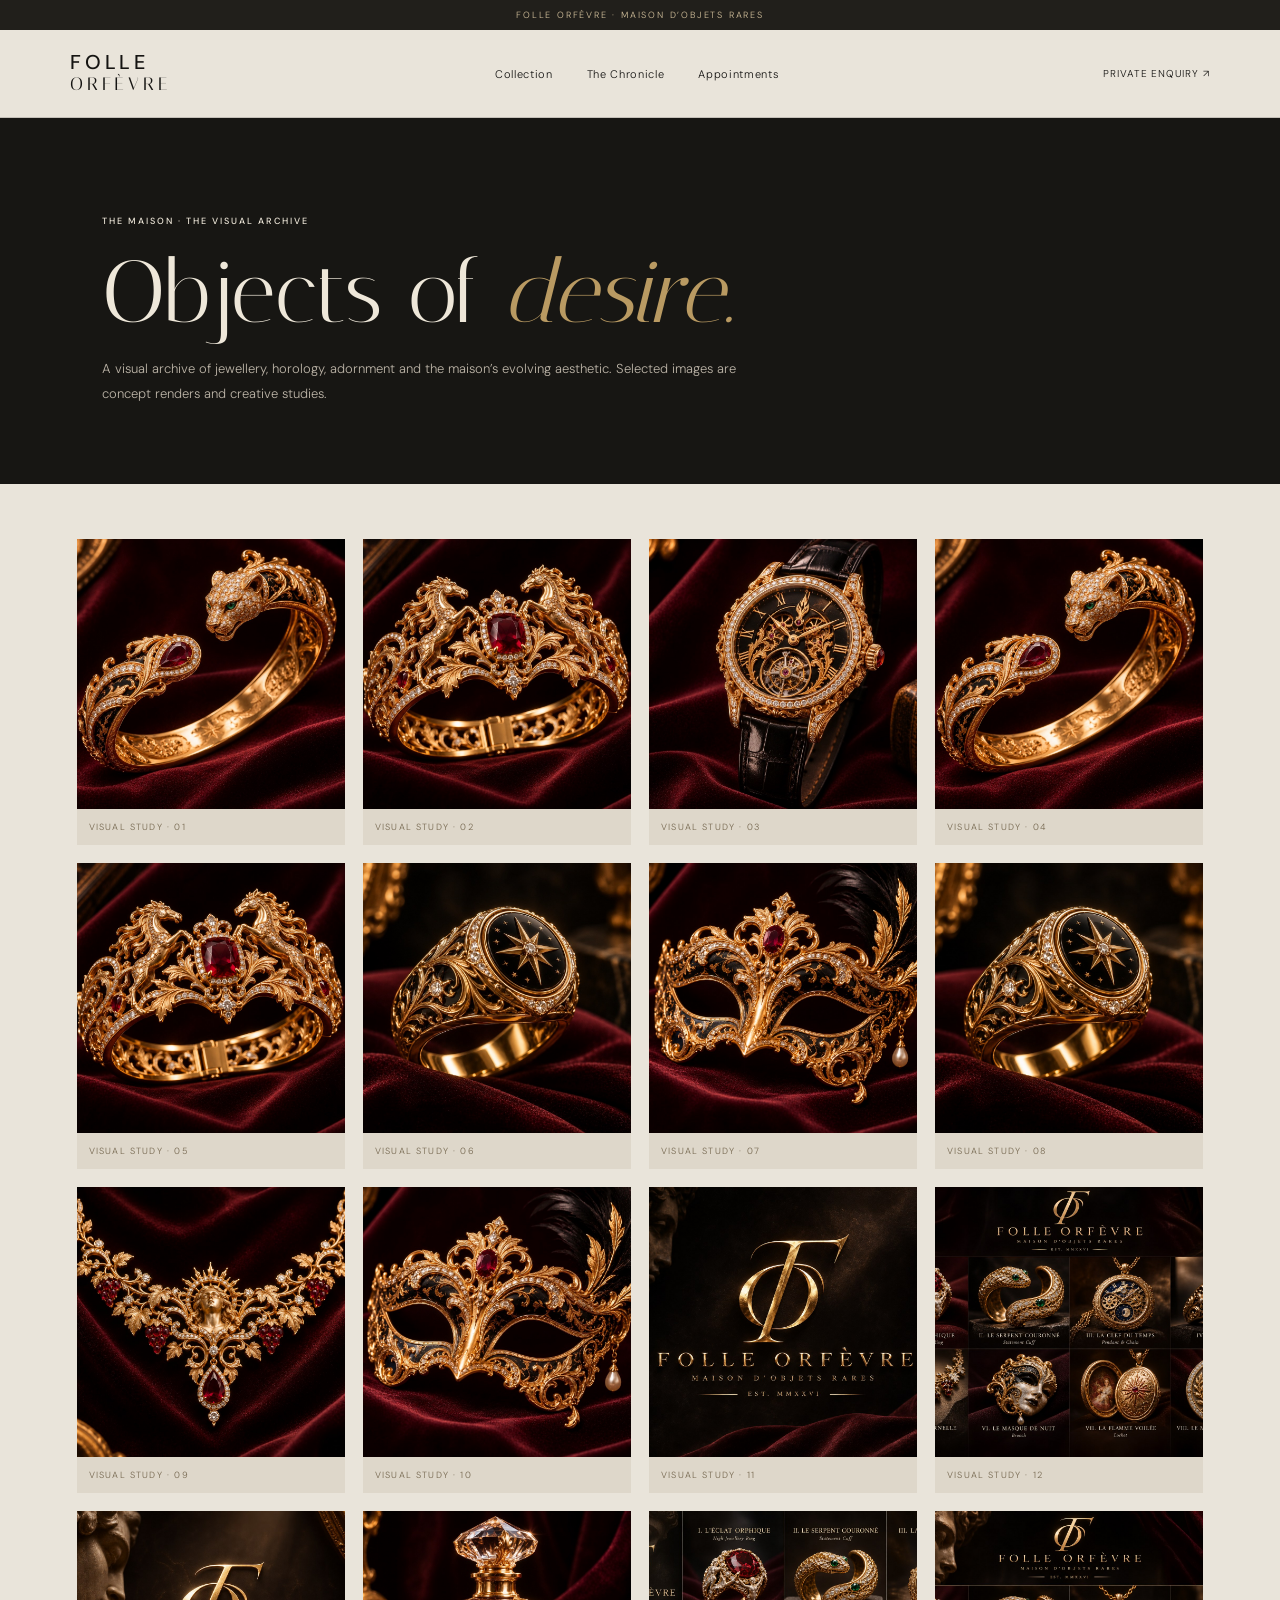
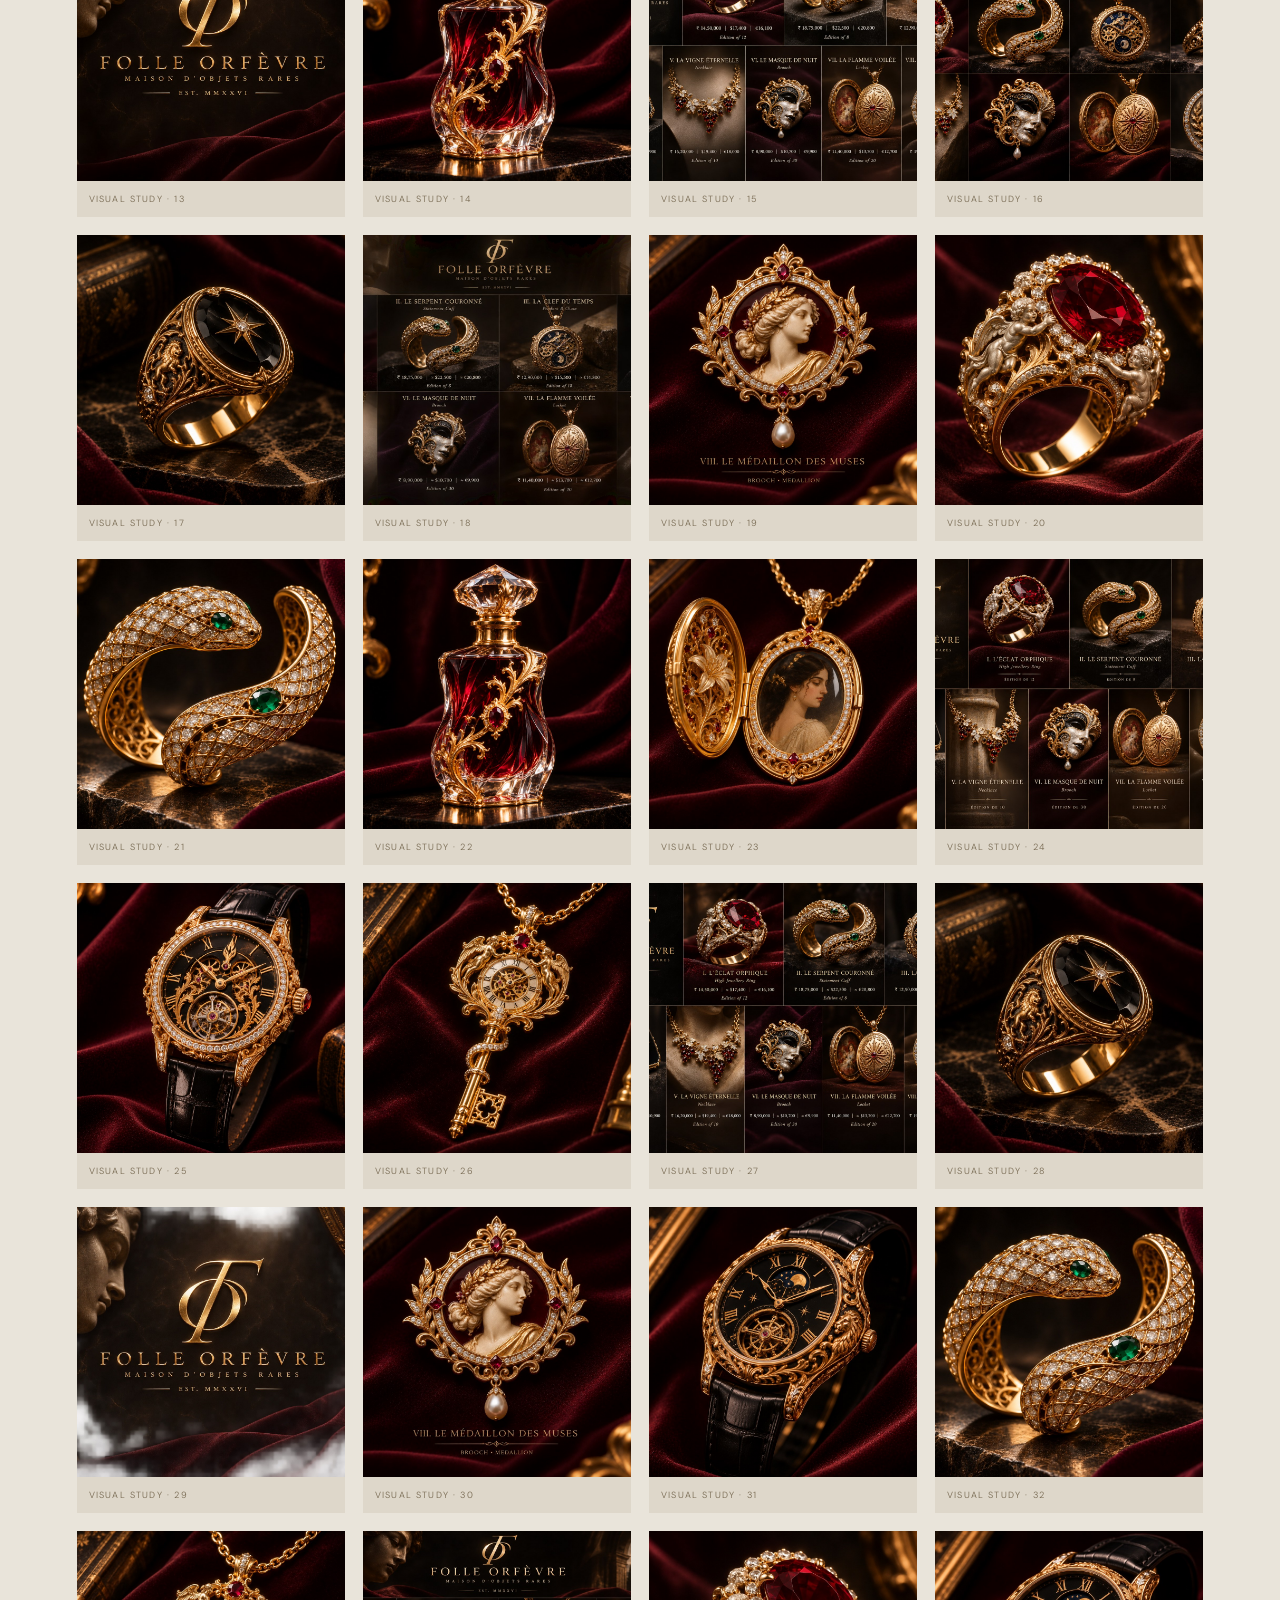
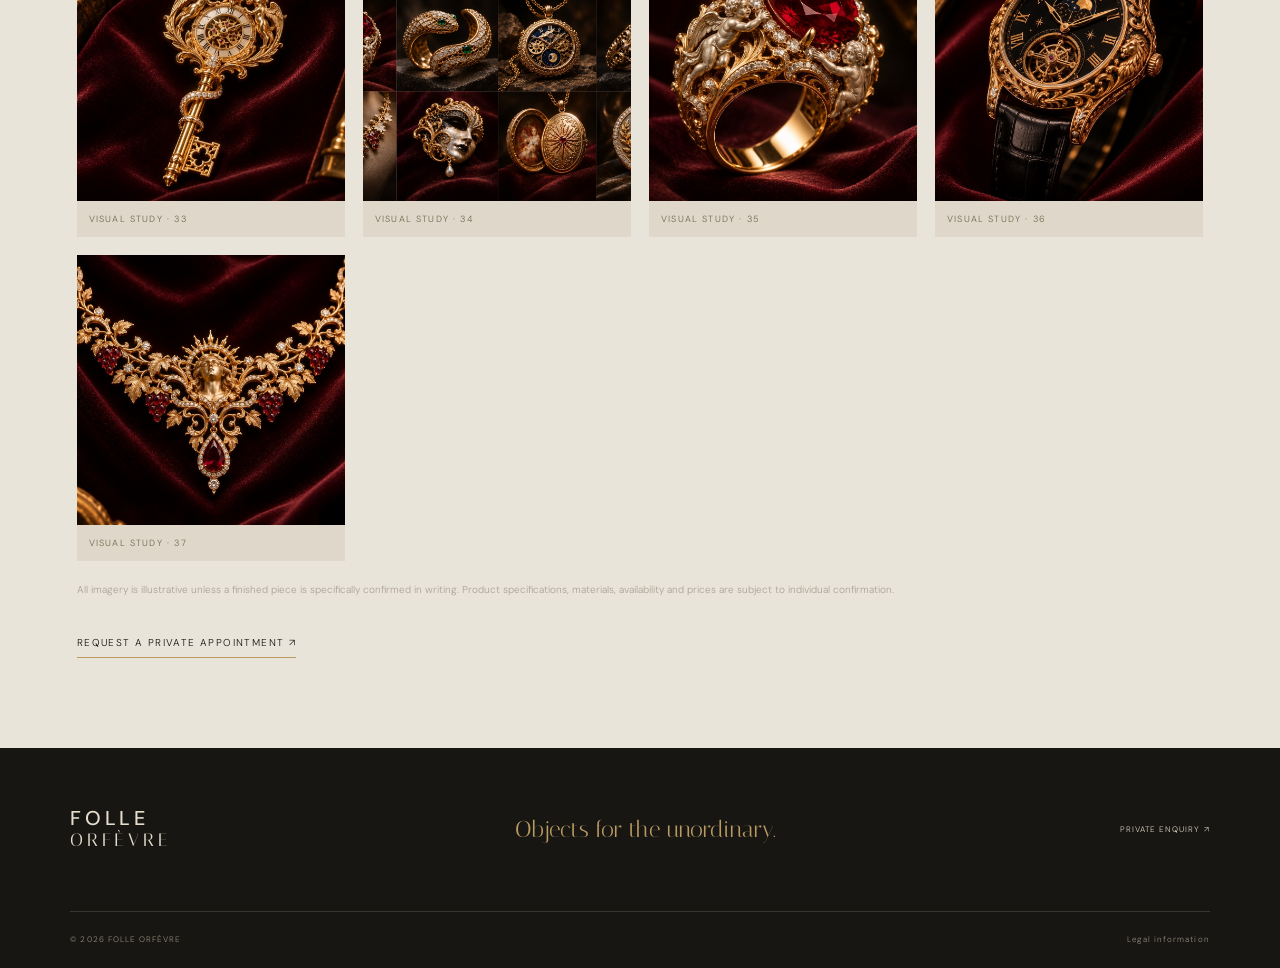
==== atelier.html @ b5e4487c "Add files via upload" ====
<!doctype html><html lang="en"><head><meta charset="utf-8"><meta name="viewport" content="width=device-width, initial-scale=1"><meta name="robots" content="noindex,nofollow"><title>The Cabinet — Folle Orfèvre</title><link rel="stylesheet" href="/styles.css"><link rel="icon" href="/assets/mark.svg"></head><body><div class="announcement">FOLLE ORFÈVRE · MAISON D’OBJETS RARES</div><header class="site-header"><a class="wordmark" href="/"><span>FOLLE</span><i>ORFÈVRE</i></a><button class="menu-toggle" aria-label="Open menu">☰</button><nav class="nav"><a href="/#collection">Collection</a><a href="/chronicle.html">The Chronicle</a><a href="/booking.html">Appointments</a></nav><a class="header-link" href="/enquire.html">Private enquiry ↗</a></header><section class="service-hero"><p class="eyebrow">THE MAISON · THE VISUAL ARCHIVE</p><h1>Objects of <em>desire.</em></h1><p>A visual archive of jewellery, horology, adornment and the maison’s evolving aesthetic. Selected images are concept renders and creative studies.</p></section><main class="archive-wrap"><div class="archive-grid"><figure><img src="/assets/gallery/visual-01.jpg" alt="Visual archive image 1" loading="lazy"><figcaption>VISUAL STUDY · 01</figcaption></figure><figure><img src="/assets/gallery/visual-02.jpg" alt="Visual archive image 2" loading="lazy"><figcaption>VISUAL STUDY · 02</figcaption></figure><figure><img src="/assets/gallery/visual-03.jpg" alt="Visual archive image 3" loading="lazy"><figcaption>VISUAL STUDY · 03</figcaption></figure><figure><img src="/assets/gallery/visual-04.jpg" alt="Visual archive image 4" loading="lazy"><figcaption>VISUAL STUDY · 04</figcaption></figure><figure><img src="/assets/gallery/visual-05.jpg" alt="Visual archive image 5" loading="lazy"><figcaption>VISUAL STUDY · 05</figcaption></figure><figure><img src="/assets/gallery/visual-06.jpg" alt="Visual archive image 6" loading="lazy"><figcaption>VISUAL STUDY · 06</figcaption></figure><figure><img src="/assets/gallery/visual-07.jpg" alt="Visual archive image 7" loading="lazy"><figcaption>VISUAL STUDY · 07</figcaption></figure><figure><img src="/assets/gallery/visual-08.jpg" alt="Visual archive image 8" loading="lazy"><figcaption>VISUAL STUDY · 08</figcaption></figure><figure><img src="/assets/gallery/visual-09.jpg" alt="Visual archive image 9" loading="lazy"><figcaption>VISUAL STUDY · 09</figcaption></figure><figure><img src="/assets/gallery/visual-10.jpg" alt="Visual archive image 10" loading="lazy"><figcaption>VISUAL STUDY · 10</figcaption></figure><figure><img src="/assets/gallery/visual-11.jpg" alt="Visual archive image 11" loading="lazy"><figcaption>VISUAL STUDY · 11</figcaption></figure><figure><img src="/assets/gallery/visual-12.jpg" alt="Visual archive image 12" loading="lazy"><figcaption>VISUAL STUDY · 12</figcaption></figure><figure><img src="/assets/gallery/visual-13.jpg" alt="Visual archive image 13" loading="lazy"><figcaption>VISUAL STUDY · 13</figcaption></figure><figure><img src="/assets/gallery/visual-14.jpg" alt="Visual archive image 14" loading="lazy"><figcaption>VISUAL STUDY · 14</figcaption></figure><figure><img src="/assets/gallery/visual-15.jpg" alt="Visual archive image 15" loading="lazy"><figcaption>VISUAL STUDY · 15</figcaption></figure><figure><img src="/assets/gallery/visual-16.jpg" alt="Visual archive image 16" loading="lazy"><figcaption>VISUAL STUDY · 16</figcaption></figure><figure><img src="/assets/gallery/visual-17.jpg" alt="Visual archive image 17" loading="lazy"><figcaption>VISUAL STUDY · 17</figcaption></figure><figure><img src="/assets/gallery/visual-18.jpg" alt="Visual archive image 18" loading="lazy"><figcaption>VISUAL STUDY · 18</figcaption></figure><figure><img src="/assets/gallery/visual-19.jpg" alt="Visual archive image 19" loading="lazy"><figcaption>VISUAL STUDY · 19</figcaption></figure><figure><img src="/assets/gallery/visual-20.jpg" alt="Visual archive image 20" loading="lazy"><figcaption>VISUAL STUDY · 20</figcaption></figure><figure><img src="/assets/gallery/visual-21.jpg" alt="Visual archive image 21" loading="lazy"><figcaption>VISUAL STUDY · 21</figcaption></figure><figure><img src="/assets/gallery/visual-22.jpg" alt="Visual archive image 22" loading="lazy"><figcaption>VISUAL STUDY · 22</figcaption></figure><figure><img src="/assets/gallery/visual-23.jpg" alt="Visual archive image 23" loading="lazy"><figcaption>VISUAL STUDY · 23</figcaption></figure><figure><img src="/assets/gallery/visual-24.jpg" alt="Visual archive image 24" loading="lazy"><figcaption>VISUAL STUDY · 24</figcaption></figure><figure><img src="/assets/gallery/visual-25.jpg" alt="Visual archive image 25" loading="lazy"><figcaption>VISUAL STUDY · 25</figcaption></figure><figure><img src="/assets/gallery/visual-26.jpg" alt="Visual archive image 26" loading="lazy"><figcaption>VISUAL STUDY · 26</figcaption></figure><figure><img src="/assets/gallery/visual-27.jpg" alt="Visual archive image 27" loading="lazy"><figcaption>VISUAL STUDY · 27</figcaption></figure><figure><img src="/assets/gallery/visual-28.jpg" alt="Visual archive image 28" loading="lazy"><figcaption>VISUAL STUDY · 28</figcaption></figure><figure><img src="/assets/gallery/visual-29.jpg" alt="Visual archive image 29" loading="lazy"><figcaption>VISUAL STUDY · 29</figcaption></figure><figure><img src="/assets/gallery/visual-30.jpg" alt="Visual archive image 30" loading="lazy"><figcaption>VISUAL STUDY · 30</figcaption></figure><figure><img src="/assets/gallery/visual-31.jpg" alt="Visual archive image 31" loading="lazy"><figcaption>VISUAL STUDY · 31</figcaption></figure><figure><img src="/assets/gallery/visual-32.jpg" alt="Visual archive image 32" loading="lazy"><figcaption>VISUAL STUDY · 32</figcaption></figure><figure><img src="/assets/gallery/visual-33.jpg" alt="Visual archive image 33" loading="lazy"><figcaption>VISUAL STUDY · 33</figcaption></figure><figure><img src="/assets/gallery/visual-34.jpg" alt="Visual archive image 34" loading="lazy"><figcaption>VISUAL STUDY · 34</figcaption></figure><figure><img src="/assets/gallery/visual-35.jpg" alt="Visual archive image 35" loading="lazy"><figcaption>VISUAL STUDY · 35</figcaption></figure><figure><img src="/assets/gallery/visual-36.jpg" alt="Visual archive image 36" loading="lazy"><figcaption>VISUAL STUDY · 36</figcaption></figure><figure><img src="/assets/gallery/visual-37.jpg" alt="Visual archive image 37" loading="lazy"><figcaption>VISUAL STUDY · 37</figcaption></figure></div><p class="concept-disclaimer">All imagery is illustrative unless a finished piece is specifically confirmed in writing. Product specifications, materials, availability and prices are subject to individual confirmation.</p><a class="cabinet-link" href="/booking.html">REQUEST A PRIVATE APPOINTMENT ↗</a></main><footer class="footer"><div class="footer-top"><a class="wordmark footer-wordmark" href="/"><span>FOLLE</span><i>ORFÈVRE</i></a><p>Objects for the unordinary.</p><a href="/enquire.html" class="back-top">PRIVATE ENQUIRY ↗</a></div><div class="footer-bottom"><span>© 2026 FOLLE ORFÈVRE</span><a href="/legal.html">Legal information</a></div></footer><script src="/site.js"></script></body></html>
---- styles.css ----
@import url('https://fonts.googleapis.com/css2?family=DM+Sans:wght@300;400;500;600&family=Italiana&display=swap');
:root{--ink:#151412;--paper:#e9e4da;--paper2:#ded7ca;--gold:#b99a62;--muted:#81796d;--line:rgba(30,27,23,.18);--serif:'Italiana',Georgia,serif;--sans:'DM Sans',Arial,sans-serif}*{box-sizing:border-box}html{scroll-behavior:smooth}body{margin:0;background:var(--paper);color:var(--ink);font-family:var(--sans);font-weight:300}a{color:inherit;text-decoration:none}.announcement{height:30px;display:flex;align-items:center;justify-content:center;background:#211f1b;color:#d7c49f;font-size:9px;letter-spacing:.2em}.site-header{height:88px;padding:0 5.5vw;display:flex;align-items:center;justify-content:space-between;border-bottom:1px solid var(--line);position:relative;z-index:10;background:var(--paper)}.wordmark{display:flex;flex-direction:column;font-size:20px;line-height:.86;letter-spacing:.18em;font-weight:500}.wordmark i{font-family:var(--serif);font-size:18px;font-style:normal;letter-spacing:.22em;margin-top:6px}.nav{display:flex;gap:34px;font-size:11px;letter-spacing:.06em}.nav a,.header-link{transition:opacity .2s}.nav a:hover,.header-link:hover{opacity:.55}.header-link{font-size:10px;letter-spacing:.09em;text-transform:uppercase}.header-link span{color:var(--gold);margin-left:8px}.menu-toggle{display:none;border:0;background:none;font-size:22px}.hero{min-height:690px;background:#171613;color:#eee7d9;position:relative;overflow:hidden;padding:100px 8vw 72px;display:grid;grid-template-columns:1fr 1fr;align-items:center}.hero-grain{position:absolute;inset:0;opacity:.1;background-image:url("data:image/svg+xml,%3Csvg viewBox='0 0 180 180' xmlns='http://www.w3.org/2000/svg'%3E%3Cfilter id='n'%3E%3CfeTurbulence type='fractalNoise' baseFrequency='.8' numOctaves='4' stitchTiles='stitch'/%3E%3C/filter%3E%3Crect width='100%25' height='100%25' filter='url(%23n)' opacity='.22'/%3E%3C/svg%3E")}.hero-copy{position:relative;z-index:2;padding-bottom:30px}.eyebrow,.section-kicker{font-size:9px;letter-spacing:.22em;font-weight:500}.hero .eyebrow{color:#c3a775}.hero h1{font-family:var(--serif);font-weight:400;font-size:clamp(58px,7vw,104px);line-height:.94;letter-spacing:-.035em;margin:28px 0}.hero h1 em,.manifesto h2 em,.section-heading h2 em,.interlude h2 em,.chronicle h2 em,.craft-band h2 em,.details h2 em,.story-hero h1 em,.legal-content h1 em{font-weight:400;color:var(--gold)}.hero-lede{font-size:14px;line-height:1.8;color:#bdb5a8;max-width:350px;margin-bottom:34px}.button{display:inline-flex;align-items:center;gap:34px;padding:15px 19px;font-size:10px;letter-spacing:.1em;text-transform:uppercase}.button-light{background:#d7c49f;color:#1c1a16}.button span{font-size:16px}.hero-art{height:470px;position:relative;display:flex;align-items:center;justify-content:center}.orbit{position:absolute;border:1px solid rgba(198,164,105,.35);border-radius:50%;transform:rotate(-27deg)}.orbit-one{width:370px;height:450px}.orbit-two{width:270px;height:390px;transform:rotate(42deg)}.orbit-three{width:440px;height:260px;transform:rotate(65deg)}.sculpture{width:170px;height:310px;border-radius:48% 52% 43% 57% / 28% 36% 64% 72%;background:linear-gradient(115deg,#5f4828,#d4b77b 27%,#8b6c3e 48%,#e1c78f 65%,#6c512d);transform:rotate(24deg);box-shadow:25px 30px 80px #000;position:relative;overflow:hidden}.sculpture:before{content:"";position:absolute;width:130px;height:340px;left:25px;top:-20px;border-left:1px solid #f5dca7;transform:rotate(28deg);opacity:.7}.sculpture-cut{position:absolute;width:100px;height:240px;left:34px;top:38px;border:1px solid rgba(40,30,18,.65);border-radius:50%;transform:rotate(-32deg)}.sculpture-core{position:absolute;width:70px;height:170px;left:48px;top:73px;border-radius:50%;background:linear-gradient(90deg,#49351e,#b6975e,#49351e);opacity:.65}.hero-caption{position:absolute;bottom:10px;left:5%;right:5%;display:flex;justify-content:space-between;color:#9e927d;font-size:8px;letter-spacing:.18em}.hero-bottom{position:absolute;bottom:25px;left:8vw;right:8vw;display:flex;justify-content:space-between;color:#857b6b;font-size:8px;letter-spacing:.17em}.section-wrap{padding:120px 10vw}.manifesto{display:grid;grid-template-columns:1fr 2.5fr;gap:40px}.section-kicker{color:#8d7854}.manifesto-main .eyebrow,.chronicle .eyebrow{color:#92794e}.manifesto h2,.section-heading h2,.interlude h2,.chronicle h2,.craft-band h2,.details h2{font-family:var(--serif);font-size:clamp(44px,5.2vw,74px);font-weight:400;line-height:1.04;letter-spacing:-.02em;margin:24px 0 45px}.manifesto-bottom{display:grid;grid-template-columns:1fr 1fr;gap:45px;max-width:760px;margin-left:auto}.manifesto-bottom p,.chronicle-copy p,.details-inner p{font-size:13px;line-height:1.9;color:#625c53}.collection{background:#ded8cd;padding-top:110px}.section-heading{display:flex;justify-content:space-between;align-items:end;margin-bottom:42px}.section-heading h2{margin-bottom:0}.section-heading>p{max-width:250px;font-size:12px;line-height:1.8;color:#70695f}.currency-note{font-size:8px;letter-spacing:.15em;color:#8a795d;border-top:1px solid var(--line);border-bottom:1px solid var(--line);padding:13px 0;margin-bottom:24px}.product-grid{display:grid;grid-template-columns:repeat(4,1fr);gap:34px 18px}.product-card{min-width:0}.product-art{height:280px;position:relative;overflow:hidden;background:#c8c0b2;display:flex;align-items:center;justify-content:center}.product-art:after{content:"";position:absolute;inset:0;background:radial-gradient(ellipse at 50% 45%,transparent 10%,rgba(31,27,21,.12) 100%)}.art-number{position:absolute;top:15px;left:16px;font-family:var(--serif);font-size:16px;color:#786b56}.art-label{position:absolute;bottom:14px;left:16px;font-size:8px;letter-spacing:.2em;color:#6d604c}.ring-shape{width:110px;height:110px;border:13px solid #a98a54;border-radius:50%;transform:rotate(-25deg);box-shadow:inset 3px 3px 7px #ead7a6,5px 12px 20px #766344;position:relative}.ring-shape:before{content:"";position:absolute;top:-26px;left:23px;width:38px;height:32px;border:2px solid #e0c48a;background:#8f7448;transform:rotate(20deg);box-shadow:0 4px 8px #79613c}.art-cuff .cuff-shape{width:165px;height:120px;border:17px solid #9e804e;border-radius:50%;transform:rotate(-30deg);border-left-color:transparent;box-shadow:5px 15px 20px #81745f}.pendant-shape{width:100px;height:100px;border:10px solid #a98a54;border-radius:44% 56% 60% 40%;transform:rotate(38deg);box-shadow:8px 12px 18px #81745f}.pendant-shape:before{content:"";position:absolute;width:2px;height:70px;background:#a98a54;left:38px;top:-76px;transform:rotate(-38deg)}.locket-shape{width:120px;height:145px;border:10px solid #9e804e;border-radius:50% 50% 45% 45%;transform:rotate(12deg);box-shadow:7px 12px 20px #81745f}.locket-shape:before{content:"";position:absolute;left:35px;top:42px;width:28px;height:40px;border:1px solid #e3c78e;border-radius:50%}.earring-one,.earring-two{width:54px;height:90px;border:8px solid #a98a54;border-radius:50%;transform:rotate(22deg);margin:0 10px;box-shadow:5px 8px 12px #81745f}.earring-two{transform:rotate(-22deg) translateY(20px)}.seal-shape{width:105px;height:125px;background:linear-gradient(130deg,#6b532e,#d0b276,#80623a);clip-path:polygon(50% 0,100% 20%,85% 80%,50% 100%,15% 80%,0 20%);filter:drop-shadow(8px 12px 9px #766344)}.seal-shape:after{content:""}.medallion-shape{width:150px;height:150px;border-radius:50%;border:12px double #a18350;background:radial-gradient(circle,#d2b477 0 22%,#92713f 23% 28%,#c4a36b 29% 50%,#80633a 51%);box-shadow:8px 12px 20px #766344}.form-shape{width:125px;height:160px;background:linear-gradient(120deg,#6f542f,#d2b779,#86673d);border-radius:58% 42% 38% 62% / 48% 35% 65% 52%;transform:rotate(35deg);box-shadow:12px 18px 22px #78694f}.form-shape:after{content:"";position:absolute;width:70px;height:120px;border:1px solid #4c3c24;border-radius:50%;left:28px;top:20px}.product-info{padding:15px 2px 0}.product-meta{display:flex;justify-content:space-between;color:#8b7b60;font-size:7px;letter-spacing:.14em}.product-info h3{font-family:var(--serif);font-size:23px;font-weight:400;margin:12px 0 7px}.product-info p{font-size:10px;line-height:1.7;color:#70695f;min-height:50px;margin:0 0 14px}.price{display:flex;justify-content:space-between;align-items:baseline;border-top:1px solid var(--line);padding-top:10px}.price strong{font-size:13px;font-weight:500}.price span{font-size:9px;color:#837968}.catalogue-disclaimer{font-size:9px;line-height:1.7;color:#776f64;margin-top:36px;max-width:800px}.interlude{background:#171613;color:#eee7d9;text-align:center;padding:110px 20px 120px}.interlude-mark{font-family:var(--serif);font-size:80px;color:#b99a62;line-height:1}.interlude .eyebrow{color:#b99a62;margin-top:10px}.interlude h2{margin:26px 0 30px}.text-link{display:inline-block;font-size:9px;letter-spacing:.15em;text-transform:uppercase;border-bottom:1px solid #b99a62;padding-bottom:9px}.text-link span{color:#b99a62;margin-left:10px}.chronicle-layout{display:grid;grid-template-columns:1.1fr 1fr;gap:12vw;margin-top:35px}.chronicle h2{font-size:clamp(42px,4.7vw,66px)}.chronicle-copy{padding-top:15px}.chronicle-copy p{margin:0 0 22px}.chronicle-copy .text-link{margin-top:12px}.craft-band{background:#c8bda9;padding:100px 10vw;position:relative;overflow:hidden}.craft-band:after{content:"◯";font-family:var(--serif);font-size:450px;position:absolute;right:4vw;top:-110px;color:rgba(100,78,45,.08)}.craft-band-inner{position:relative;z-index:1;max-width:520px}.craft-band h2{margin:22px 0}.craft-band-inner>p:last-child{font-size:12px;line-height:1.8;max-width:340px;color:#62594c}.details{display:grid;grid-template-columns:1fr 2fr;gap:40px}.details-inner{max-width:600px}.details h2{margin-top:20px}.details-inner p{max-width:430px}.status-line{display:inline-flex;align-items:center;gap:10px;font-size:8px;letter-spacing:.16em;color:#8a7858;margin-top:25px}.status-line i{width:6px;height:6px;background:#a88b58;border-radius:50%}.footer{background:#171613;color:#ddd4c4;padding:45px 5.5vw 24px}.footer-top{display:flex;align-items:center;justify-content:space-between;padding-bottom:45px;border-bottom:1px solid #39352e}.footer-wordmark{color:#e5dccd}.footer-top p{font-family:var(--serif);font-size:23px;color:#b99a62}.back-top,.footer-bottom{font-size:8px;letter-spacing:.13em}.footer-bottom{display:flex;justify-content:space-between;gap:20px;color:#948b7c;padding-top:22px}.footer-bottom div{display:flex;gap:22px}.footer-bottom a:hover{color:#d5bd91}.story-hero{background:#171613;color:#eee7d9;text-align:center;padding:130px 20px 120px}.story-hero .eyebrow{color:#b99a62}.story-hero h1,.legal-content h1{font-family:var(--serif);font-size:clamp(56px,8vw,100px);font-weight:400;line-height:.95;margin:28px 0}.story-hero p:last-child{font-size:13px;color:#bdb5a8}.story-content{max-width:680px;margin:0 auto;padding:90px 25px 120px}.story-content p,.legal-content p{font-family:var(--serif);font-size:20px;line-height:1.8;color:#514b42}.story-content .dropcap:first-letter{float:left;font-size:75px;line-height:.8;padding:10px 10px 0 0;color:#9d7f4d}.story-content h2,.legal-content h2{font-family:var(--serif);font-size:42px;font-weight:400;margin:65px 0 20px}.story-content blockquote{font-family:var(--serif);font-size:34px;line-height:1.2;color:#9a7c4d;border-left:1px solid #a98a54;padding:12px 0 12px 25px;margin:55px 0}.story-end{font-family:var(--sans)!important;font-size:10px!important;letter-spacing:.2em;text-align:center;margin-top:70px}.legal-content{max-width:760px;margin:0 auto;padding:90px 25px 120px}.legal-content h1{font-size:72px}.legal-content h2{font-size:34px}.legal-content p{font-family:var(--sans);font-size:13px;line-height:1.9}.legal-final{font-family:var(--serif)!important;font-size:24px!important;color:#8e7045!important;margin-top:45px}.story-page .site-header{background:var(--paper)}
@media(max-width:900px){.nav{gap:18px}.header-link{display:none}.product-grid{grid-template-columns:repeat(2,1fr)}.product-art{height:320px}.manifesto,.details{grid-template-columns:1fr;gap:25px}.manifesto-bottom{margin-left:0}.chronicle-layout{gap:45px}.hero{padding-left:6vw;padding-right:6vw}.hero-art{transform:scale(.85)}}
@media(max-width:620px){.announcement{font-size:7px;letter-spacing:.12em}.site-header{height:72px;padding:0 6vw}.wordmark{font-size:17px}.wordmark i{font-size:15px}.menu-toggle{display:block;color:var(--ink)}.nav{display:none;position:absolute;top:71px;left:0;right:0;background:var(--paper);padding:22px 7vw 28px;flex-direction:column;border-bottom:1px solid var(--line)}.nav.is-open{display:flex}.hero{display:flex;flex-direction:column;align-items:flex-start;min-height:0;padding:90px 7vw 80px}.hero h1{font-size:64px}.hero-art{width:100%;height:340px;transform:scale(.8);transform-origin:center;margin-top:20px}.hero-bottom{left:7vw;right:7vw;font-size:6px}.section-wrap{padding:78px 7vw}.manifesto-bottom{grid-template-columns:1fr;gap:8px}.manifesto h2,.section-heading h2,.interlude h2,.chronicle h2,.craft-band h2,.details h2{font-size:48px}.section-heading{display:block}.section-heading>p{margin-top:25px}.product-grid{grid-template-columns:1fr 1fr;gap:28px 12px}.product-art{height:210px}.product-info h3{font-size:19px}.product-info p{font-size:9px;min-height:70px}.product-meta{font-size:6px}.price{display:block}.price strong{display:block;margin-bottom:4px}.price span{font-size:8px}.art-number{font-size:13px}.interlude{padding:85px 20px}.chronicle-layout{grid-template-columns:1fr;gap:0}.craft-band{padding:80px 7vw}.craft-band:after{font-size:280px;right:-60px;top:0}.details{padding-top:80px;padding-bottom:90px}.footer{padding:35px 7vw 20px}.footer-top{align-items:flex-start;gap:20px;flex-wrap:wrap}.footer-top p{font-size:18px}.footer-bottom{flex-direction:column;line-height:1.8}.footer-bottom div{flex-wrap:wrap}.story-hero{padding:95px 20px}.story-hero h1{font-size:62px}.story-content{padding:65px 7vw 90px}.story-content p{font-size:18px}.story-content blockquote{font-size:28px}.legal-content{padding:65px 7vw 90px}.legal-content h1{font-size:60px}}

/* Limited-edition enquiry journey */
.product-enquire{display:flex;justify-content:space-between;align-items:center;margin-top:13px;padding:10px 0 2px;border-top:1px solid var(--line);font-size:8px;letter-spacing:.13em;text-transform:uppercase;color:#7e6847}.product-enquire span{font-size:13px;color:#a88b58}.button-dark{display:inline-flex;align-items:center;gap:25px;background:#171613;color:#eee7d9;padding:15px 20px;font-size:9px;letter-spacing:.14em;text-transform:uppercase;margin-top:14px}.enquiry-hero{background:#171613;color:#eee7d9;padding:110px 8vw 90px}.enquiry-hero .eyebrow{color:#b99a62}.enquiry-hero h1{font-family:var(--serif);font-weight:400;font-size:clamp(52px,7vw,90px);line-height:.98;margin:25px 0}.enquiry-hero h1 em{color:#c4a36b}.enquiry-hero p:last-child{max-width:570px;color:#c8c0b4;line-height:1.8;font-size:13px}.enquiry-wrap{max-width:980px;margin:0 auto;padding:75px 25px 110px;display:grid;grid-template-columns:.8fr 1.2fr;gap:70px}.enquiry-aside h2{font-family:var(--serif);font-size:42px;font-weight:400;line-height:1.08}.enquiry-aside p{font-size:12px;line-height:1.9;color:#756d62}.release-date{border-top:1px solid var(--line);border-bottom:1px solid var(--line);padding:18px 0;margin-top:28px}.release-date strong{display:block;font-family:var(--serif);font-size:22px;font-weight:400}.release-date span{font-size:8px;letter-spacing:.15em;color:#8a7858}.enquiry-form{display:grid;gap:17px}.form-field{display:grid;gap:7px}.form-field label,.consent-label{font-size:9px;letter-spacing:.12em;text-transform:uppercase;color:#6e665a}.form-field input,.form-field select,.form-field textarea{width:100%;border:1px solid #d8d0c3;background:#faf8f3;padding:14px 13px;font:13px var(--sans);color:var(--ink);border-radius:0}.form-field textarea{min-height:100px;resize:vertical}.form-field input:focus,.form-field select:focus,.form-field textarea:focus{outline:1px solid #9d7f4d;border-color:#9d7f4d}.consent-row{display:flex;align-items:flex-start;gap:10px;font-size:11px;line-height:1.6;color:#625b50}.consent-row input{margin-top:3px;accent-color:#8b7045}.form-note{font-size:10px;line-height:1.7;color:#82796c}.form-status{padding:14px;border:1px solid #c9b994;background:#f2ede2;font-size:12px;line-height:1.7;display:none}.form-status.is-visible{display:block}.honeypot{position:absolute;left:-10000px;width:1px;height:1px;overflow:hidden}.enquiry-submit{border:0;cursor:pointer}.enquiry-submit:disabled{opacity:.55;cursor:wait}.privacy-link{color:#8b7045;text-decoration:underline;text-underline-offset:3px}
@media(max-width:700px){.enquiry-wrap{grid-template-columns:1fr;gap:35px;padding:55px 7vw 80px}.enquiry-hero{padding:85px 7vw 70px}.enquiry-aside h2{font-size:38px}}

/* Folle Orfèvre photographic collection refresh */
.brand-mark{width:25px;height:25px;object-fit:contain;margin-right:4px;vertical-align:middle}.hero-brand-art{display:flex;align-items:center;justify-content:center;overflow:hidden;background:#171613;border:1px solid #b99a6240;min-height:340px}.hero-brand-art img{width:100%;height:100%;max-height:440px;object-fit:cover;opacity:.96}.product-grid-photo .product-photo{display:block;height:300px;overflow:hidden;background:#171613;border:1px solid #b99a6240}.product-grid-photo .product-photo img{display:block;width:100%;height:100%;object-fit:cover;transition:transform .7s cubic-bezier(.2,.7,.2,1);}.product-grid-photo .product-photo:hover img{transform:scale(1.045)}.product-grid-photo .product-info{padding:15px 2px 0}.product-grid-photo .product-info p{min-height:74px}.product-grid-photo .product-meta{gap:10px}.product-grid-photo .product-meta span:last-child{white-space:nowrap}.product-grid-photo .price{gap:8px}.product-grid-photo .price strong{font-size:15px}.product-grid-photo .price span{font-size:8px;text-align:right}.product-grid-photo .product-enquire{display:flex}@media(max-width:900px){.product-grid-photo .product-photo{height:260px}}@media(max-width:620px){.hero-brand-art{min-height:230px;width:100%}.hero-brand-art img{max-height:270px}.product-grid-photo .product-photo{height:190px}.product-grid-photo .product-info p{min-height:95px}.product-grid-photo .product-meta{font-size:6px;flex-wrap:wrap}.product-grid-photo .price strong{font-size:12px}}


/* Folle Orfèvre expanded editorial archive and private-client pages */
.visual-cabinet{background:#171613;color:#eee7d9;padding:88px 8vw}
.visual-cabinet-head{max-width:680px;margin-bottom:32px}
.visual-cabinet-head h2{font:400 clamp(38px,5vw,62px)/1.05 var(--serif);margin:10px 0 14px}
.visual-cabinet-head h2 em,.service-hero h1 em,.service-aside h2 em{color:var(--gold)}
.visual-cabinet-head>p:last-child{font-size:12px;color:#b7afa2;line-height:1.8}
.visual-cabinet-grid{display:grid;grid-template-columns:repeat(4,1fr);gap:12px}
.visual-cabinet-grid a{display:block;overflow:hidden;background:#28231d}
.visual-cabinet-grid img{display:block;width:100%;height:260px;object-fit:cover;transition:transform .6s}
.visual-cabinet-grid a:hover img{transform:scale(1.04)}
.cabinet-link{display:inline-block;margin-top:28px;border-bottom:1px solid var(--gold);padding-bottom:8px;font-size:10px;letter-spacing:.14em}
.concept-disclaimer{font-size:10px;color:#aaa092;line-height:1.7;margin-top:20px}
.service-hero{background:#171613;color:#eee7d9;padding:88px 8vw 64px}
.service-hero h1{font:400 clamp(48px,7vw,88px)/.98 var(--serif);margin:22px 0}
.service-hero p:not(.eyebrow){max-width:650px;color:#bdb5a8;font-size:13px;line-height:1.9}
.service-wrap{padding:70px 8vw 100px;display:grid;grid-template-columns:minmax(220px,.78fr) minmax(0,1.22fr);gap:7vw}
.service-aside h2{font:400 42px/1.1 var(--serif);margin:14px 0}
.service-aside p{font-size:12px;line-height:1.9;color:#6e665b}
.service-form{display:grid;grid-template-columns:1fr 1fr;gap:18px}
.service-form .wide{grid-column:1/-1}
.service-form label{display:block;font-size:10px;letter-spacing:.07em;margin-bottom:8px}
.service-form input:not([type=checkbox]),.service-form select,.service-form textarea{width:100%;border:1px solid #bdb5a8;background:transparent;padding:14px 12px;color:#171613;font:300 13px var(--sans);border-radius:0}
.service-form textarea{min-height:110px;resize:vertical}
.service-form button{border:0;background:#171613;color:#eee7d9;padding:17px 20px;text-align:left;font:400 10px var(--sans);letter-spacing:.12em;text-transform:uppercase;cursor:pointer}
.service-form .consent{display:flex;align-items:flex-start;gap:10px;font-size:10px;line-height:1.7}
.service-form .consent input{margin:2px 0 0}
.service-status,.service-note{font-size:10px;line-height:1.7;color:#766e62}
.payment-methods{display:grid;gap:12px}
.payment-card{border:1px solid rgba(30,27,23,.2);padding:20px;background:#e2dbcf}
.payment-card h3{font:400 23px var(--serif);margin:0 0 8px}
.payment-card .network{font-size:9px;letter-spacing:.14em;color:#8d7854}
.wallet-address{display:flex;align-items:center;gap:12px;flex-wrap:wrap;margin:12px 0}
.wallet-address code{font-size:11px;overflow-wrap:anywhere;flex:1;line-height:1.6}
.copy-wallet{background:#171613;color:#eee7d9;border:0;padding:10px 14px;cursor:pointer;font:10px var(--sans);letter-spacing:.08em}
.upload-box{border:1px dashed #9b907e;padding:18px}
.upload-box input{max-width:100%}
.upload-preview{max-width:100%;max-height:280px;display:none;margin-top:12px}
.archive-wrap{padding:55px 6vw 90px}
.archive-grid{display:grid;grid-template-columns:repeat(4,1fr);gap:18px}
.archive-grid figure{margin:0;background:#ded7ca}
.archive-grid img{width:100%;height:270px;object-fit:cover;display:block}
.archive-grid figcaption{padding:12px;font-size:9px;letter-spacing:.13em;color:#74664e}
@media(max-width:850px){.visual-cabinet-grid{grid-template-columns:repeat(2,1fr)}.visual-cabinet-grid img{height:220px}.archive-grid{grid-template-columns:repeat(2,1fr)}.archive-grid img{height:220px}.service-wrap{grid-template-columns:1fr;gap:28px}}
@media(max-width:560px){.service-form{grid-template-columns:1fr}.service-form .wide{grid-column:auto}.service-hero{padding:65px 7vw 48px}.service-wrap{padding:48px 7vw 70px}.visual-cabinet{padding:60px 7vw}.wallet-address code{font-size:10px}}
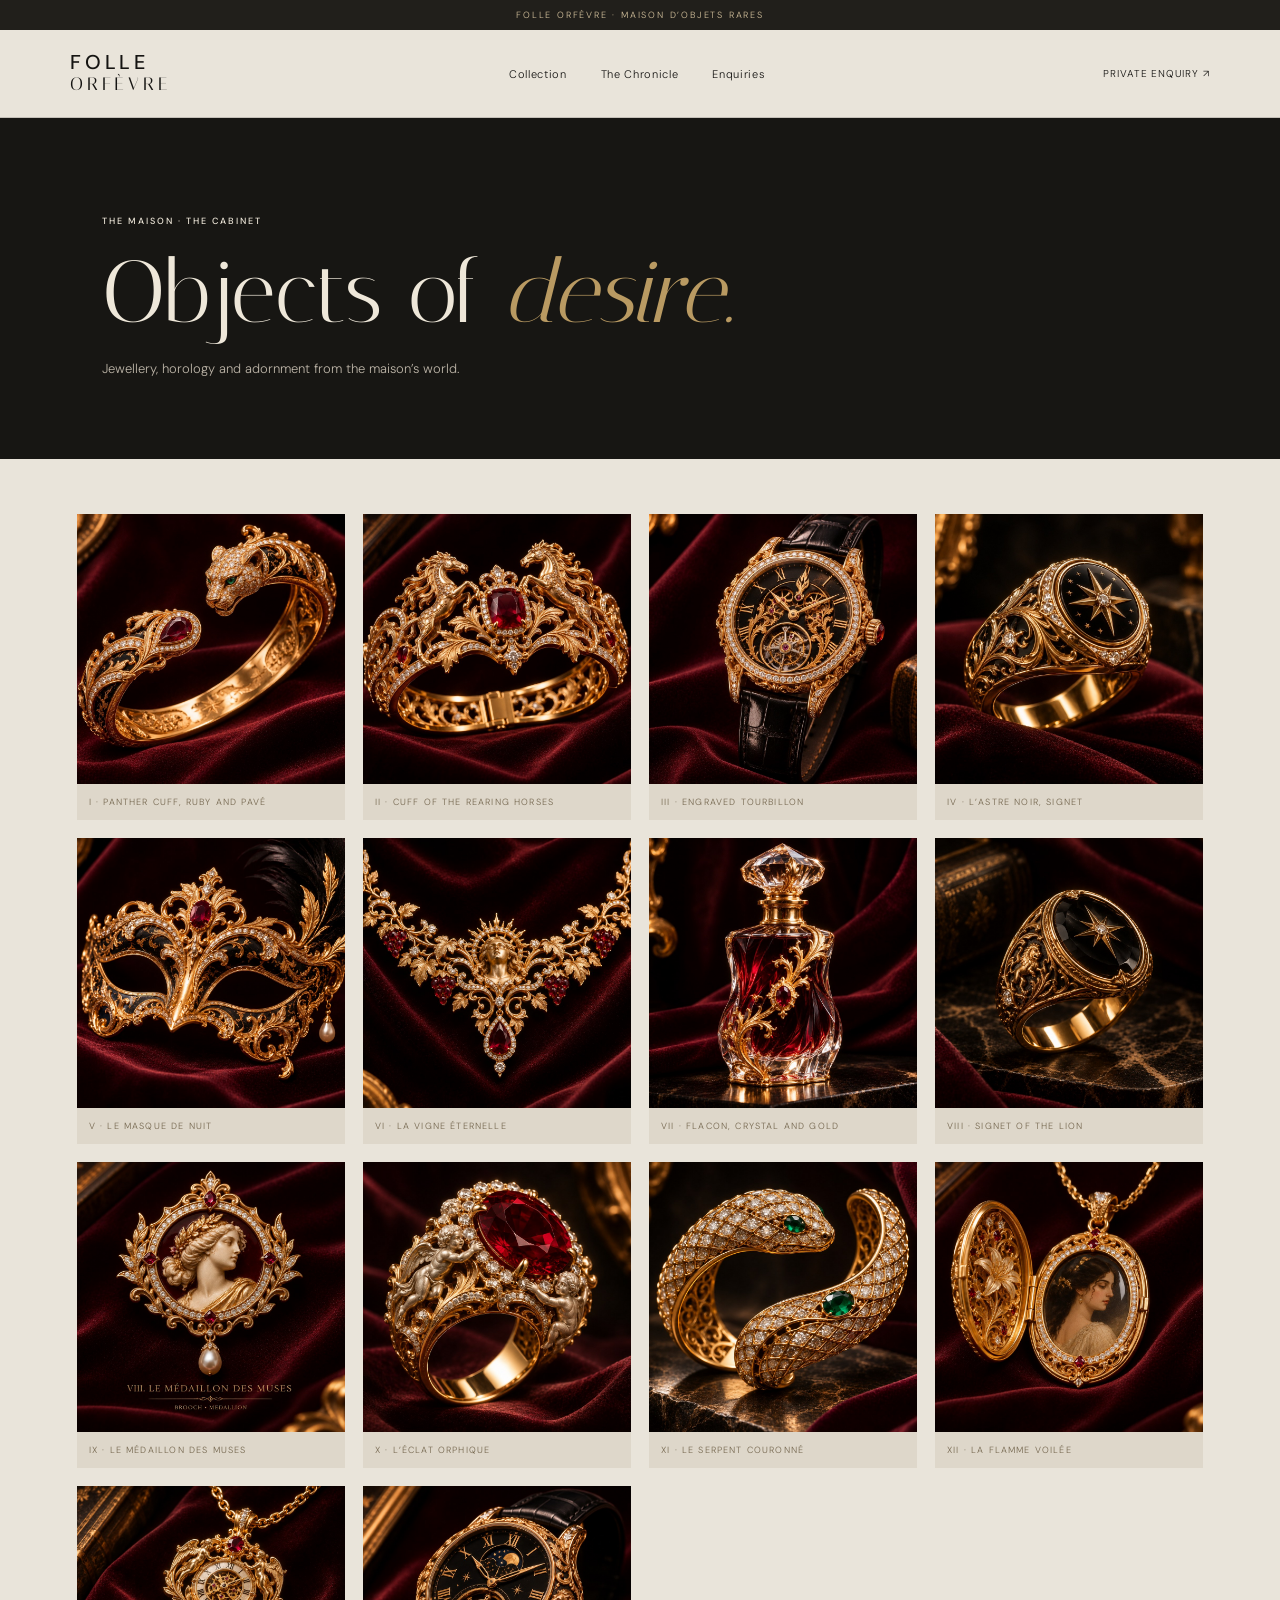
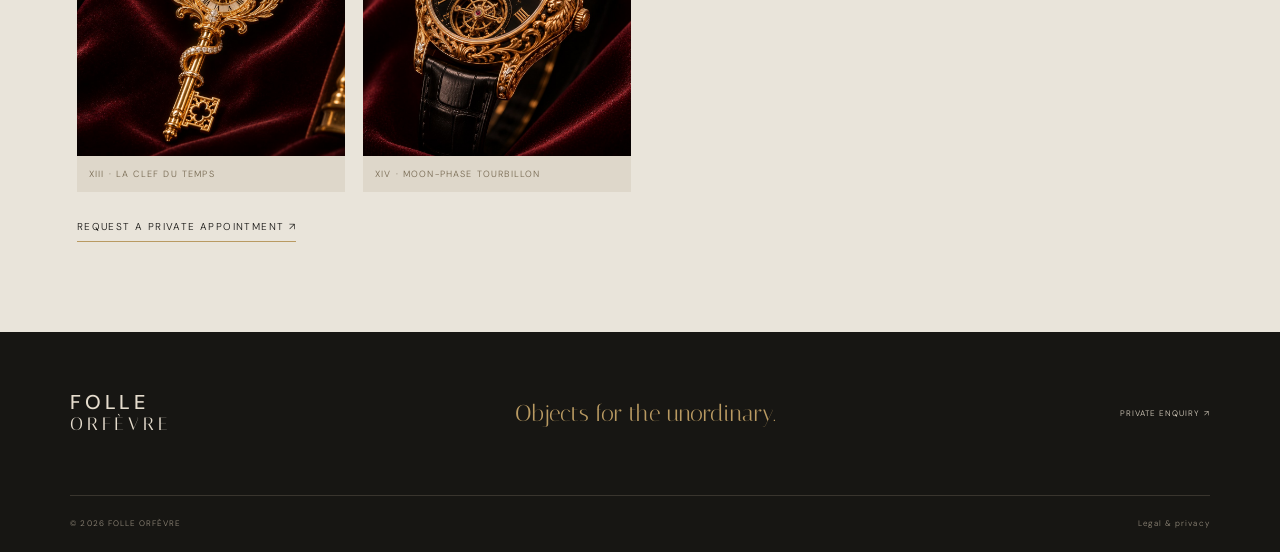
==== commit 9971cdea: "Enquiry-only site: fix enquiry backend, clean logo, curate cabinet, remove payment pages - Fix enqui" ====
--- a/atelier.html
+++ b/atelier.html
@@ -1 +1 @@
-<!doctype html><html lang="en"><head><meta charset="utf-8"><meta name="viewport" content="width=device-width, initial-scale=1"><meta name="robots" content="noindex,nofollow"><title>The Cabinet — Folle Orfèvre</title><link rel="stylesheet" href="/styles.css"><link rel="icon" href="/assets/mark.svg"></head><body><div class="announcement">FOLLE ORFÈVRE · MAISON D’OBJETS RARES</div><header class="site-header"><a class="wordmark" href="/"><span>FOLLE</span><i>ORFÈVRE</i></a><button class="menu-toggle" aria-label="Open menu">☰</button><nav class="nav"><a href="/#collection">Collection</a><a href="/chronicle.html">The Chronicle</a><a href="/booking.html">Appointments</a></nav><a class="header-link" href="/enquire.html">Private enquiry ↗</a></header><section class="service-hero"><p class="eyebrow">THE MAISON · THE VISUAL ARCHIVE</p><h1>Objects of <em>desire.</em></h1><p>A visual archive of jewellery, horology, adornment and the maison’s evolving aesthetic. Selected images are concept renders and creative studies.</p></section><main class="archive-wrap"><div class="archive-grid"><figure><img src="/assets/gallery/visual-01.jpg" alt="Visual archive image 1" loading="lazy"><figcaption>VISUAL STUDY · 01</figcaption></figure><figure><img src="/assets/gallery/visual-02.jpg" alt="Visual archive image 2" loading="lazy"><figcaption>VISUAL STUDY · 02</figcaption></figure><figure><img src="/assets/gallery/visual-03.jpg" alt="Visual archive image 3" loading="lazy"><figcaption>VISUAL STUDY · 03</figcaption></figure><figure><img src="/assets/gallery/visual-04.jpg" alt="Visual archive image 4" loading="lazy"><figcaption>VISUAL STUDY · 04</figcaption></figure><figure><img src="/assets/gallery/visual-05.jpg" alt="Visual archive image 5" loading="lazy"><figcaption>VISUAL STUDY · 05</figcaption></figure><figure><img src="/assets/gallery/visual-06.jpg" alt="Visual archive image 6" loading="lazy"><figcaption>VISUAL STUDY · 06</figcaption></figure><figure><img src="/assets/gallery/visual-07.jpg" alt="Visual archive image 7" loading="lazy"><figcaption>VISUAL STUDY · 07</figcaption></figure><figure><img src="/assets/gallery/visual-08.jpg" alt="Visual archive image 8" loading="lazy"><figcaption>VISUAL STUDY · 08</figcaption></figure><figure><img src="/assets/gallery/visual-09.jpg" alt="Visual archive image 9" loading="lazy"><figcaption>VISUAL STUDY · 09</figcaption></figure><figure><img src="/assets/gallery/visual-10.jpg" alt="Visual archive image 10" loading="lazy"><figcaption>VISUAL STUDY · 10</figcaption></figure><figure><img src="/assets/gallery/visual-11.jpg" alt="Visual archive image 11" loading="lazy"><figcaption>VISUAL STUDY · 11</figcaption></figure><figure><img src="/assets/gallery/visual-12.jpg" alt="Visual archive image 12" loading="lazy"><figcaption>VISUAL STUDY · 12</figcaption></figure><figure><img src="/assets/gallery/visual-13.jpg" alt="Visual archive image 13" loading="lazy"><figcaption>VISUAL STUDY · 13</figcaption></figure><figure><img src="/assets/gallery/visual-14.jpg" alt="Visual archive image 14" loading="lazy"><figcaption>VISUAL STUDY · 14</figcaption></figure><figure><img src="/assets/gallery/visual-15.jpg" alt="Visual archive image 15" loading="lazy"><figcaption>VISUAL STUDY · 15</figcaption></figure><figure><img src="/assets/gallery/visual-16.jpg" alt="Visual archive image 16" loading="lazy"><figcaption>VISUAL STUDY · 16</figcaption></figure><figure><img src="/assets/gallery/visual-17.jpg" alt="Visual archive image 17" loading="lazy"><figcaption>VISUAL STUDY · 17</figcaption></figure><figure><img src="/assets/gallery/visual-18.jpg" alt="Visual archive image 18" loading="lazy"><figcaption>VISUAL STUDY · 18</figcaption></figure><figure><img src="/assets/gallery/visual-19.jpg" alt="Visual archive image 19" loading="lazy"><figcaption>VISUAL STUDY · 19</figcaption></figure><figure><img src="/assets/gallery/visual-20.jpg" alt="Visual archive image 20" loading="lazy"><figcaption>VISUAL STUDY · 20</figcaption></figure><figure><img src="/assets/gallery/visual-21.jpg" alt="Visual archive image 21" loading="lazy"><figcaption>VISUAL STUDY · 21</figcaption></figure><figure><img src="/assets/gallery/visual-22.jpg" alt="Visual archive image 22" loading="lazy"><figcaption>VISUAL STUDY · 22</figcaption></figure><figure><img src="/assets/gallery/visual-23.jpg" alt="Visual archive image 23" loading="lazy"><figcaption>VISUAL STUDY · 23</figcaption></figure><figure><img src="/assets/gallery/visual-24.jpg" alt="Visual archive image 24" loading="lazy"><figcaption>VISUAL STUDY · 24</figcaption></figure><figure><img src="/assets/gallery/visual-25.jpg" alt="Visual archive image 25" loading="lazy"><figcaption>VISUAL STUDY · 25</figcaption></figure><figure><img src="/assets/gallery/visual-26.jpg" alt="Visual archive image 26" loading="lazy"><figcaption>VISUAL STUDY · 26</figcaption></figure><figure><img src="/assets/gallery/visual-27.jpg" alt="Visual archive image 27" loading="lazy"><figcaption>VISUAL STUDY · 27</figcaption></figure><figure><img src="/assets/gallery/visual-28.jpg" alt="Visual archive image 28" loading="lazy"><figcaption>VISUAL STUDY · 28</figcaption></figure><figure><img src="/assets/gallery/visual-29.jpg" alt="Visual archive image 29" loading="lazy"><figcaption>VISUAL STUDY · 29</figcaption></figure><figure><img src="/assets/gallery/visual-30.jpg" alt="Visual archive image 30" loading="lazy"><figcaption>VISUAL STUDY · 30</figcaption></figure><figure><img src="/assets/gallery/visual-31.jpg" alt="Visual archive image 31" loading="lazy"><figcaption>VISUAL STUDY · 31</figcaption></figure><figure><img src="/assets/gallery/visual-32.jpg" alt="Visual archive image 32" loading="lazy"><figcaption>VISUAL STUDY · 32</figcaption></figure><figure><img src="/assets/gallery/visual-33.jpg" alt="Visual archive image 33" loading="lazy"><figcaption>VISUAL STUDY · 33</figcaption></figure><figure><img src="/assets/gallery/visual-34.jpg" alt="Visual archive image 34" loading="lazy"><figcaption>VISUAL STUDY · 34</figcaption></figure><figure><img src="/assets/gallery/visual-35.jpg" alt="Visual archive image 35" loading="lazy"><figcaption>VISUAL STUDY · 35</figcaption></figure><figure><img src="/assets/gallery/visual-36.jpg" alt="Visual archive image 36" loading="lazy"><figcaption>VISUAL STUDY · 36</figcaption></figure><figure><img src="/assets/gallery/visual-37.jpg" alt="Visual archive image 37" loading="lazy"><figcaption>VISUAL STUDY · 37</figcaption></figure></div><p class="concept-disclaimer">All imagery is illustrative unless a finished piece is specifically confirmed in writing. Product specifications, materials, availability and prices are subject to individual confirmation.</p><a class="cabinet-link" href="/booking.html">REQUEST A PRIVATE APPOINTMENT ↗</a></main><footer class="footer"><div class="footer-top"><a class="wordmark footer-wordmark" href="/"><span>FOLLE</span><i>ORFÈVRE</i></a><p>Objects for the unordinary.</p><a href="/enquire.html" class="back-top">PRIVATE ENQUIRY ↗</a></div><div class="footer-bottom"><span>© 2026 FOLLE ORFÈVRE</span><a href="/legal.html">Legal information</a></div></footer><script src="/site.js"></script></body></html>+<!doctype html><html lang="en"><head><meta charset="utf-8"><meta name="viewport" content="width=device-width, initial-scale=1"><meta name="robots" content="index, follow"><title>The Cabinet — Folle Orfèvre</title><link rel="stylesheet" href="/styles.css"><link rel="icon" href="/assets/mark.svg"></head><body><div class="announcement">FOLLE ORFÈVRE · MAISON D’OBJETS RARES</div><header class="site-header"><a class="wordmark" href="/"><span>FOLLE</span><i>ORFÈVRE</i></a><button class="menu-toggle" aria-label="Open menu">☰</button><nav class="nav"><a href="/#collection">Collection</a><a href="/chronicle.html">The Chronicle</a><a href="/enquire.html">Enquiries</a></nav><a class="header-link" href="/enquire.html">Private enquiry ↗</a></header><section class="service-hero"><p class="eyebrow">THE MAISON · THE CABINET</p><h1>Objects of <em>desire.</em></h1><p>Jewellery, horology and adornment from the maison’s world.</p></section><main class="archive-wrap"><div class="archive-grid"><figure><img src="/assets/gallery/visual-01.jpg" alt="Panther cuff, ruby and pavé" loading="lazy"><figcaption>I · PANTHER CUFF, RUBY AND PAVÉ</figcaption></figure><figure><img src="/assets/gallery/visual-02.jpg" alt="Cuff of the rearing horses" loading="lazy"><figcaption>II · CUFF OF THE REARING HORSES</figcaption></figure><figure><img src="/assets/gallery/visual-03.jpg" alt="Engraved tourbillon" loading="lazy"><figcaption>III · ENGRAVED TOURBILLON</figcaption></figure><figure><img src="/assets/gallery/visual-06.jpg" alt="L’Astre Noir, signet" loading="lazy"><figcaption>IV · L’ASTRE NOIR, SIGNET</figcaption></figure><figure><img src="/assets/gallery/visual-07.jpg" alt="Le Masque de Nuit" loading="lazy"><figcaption>V · LE MASQUE DE NUIT</figcaption></figure><figure><img src="/assets/gallery/visual-09.jpg" alt="La Vigne Éternelle" loading="lazy"><figcaption>VI · LA VIGNE ÉTERNELLE</figcaption></figure><figure><img src="/assets/gallery/visual-14.jpg" alt="Flacon, crystal and gold" loading="lazy"><figcaption>VII · FLACON, CRYSTAL AND GOLD</figcaption></figure><figure><img src="/assets/gallery/visual-17.jpg" alt="Signet of the lion" loading="lazy"><figcaption>VIII · SIGNET OF THE LION</figcaption></figure><figure><img src="/assets/gallery/visual-19.jpg" alt="Le Médaillon des Muses" loading="lazy"><figcaption>IX · LE MÉDAILLON DES MUSES</figcaption></figure><figure><img src="/assets/gallery/visual-20.jpg" alt="L’Éclat Orphique" loading="lazy"><figcaption>X · L’ÉCLAT ORPHIQUE</figcaption></figure><figure><img src="/assets/gallery/visual-21.jpg" alt="Le Serpent Couronné" loading="lazy"><figcaption>XI · LE SERPENT COURONNÉ</figcaption></figure><figure><img src="/assets/gallery/visual-23.jpg" alt="La Flamme Voilée" loading="lazy"><figcaption>XII · LA FLAMME VOILÉE</figcaption></figure><figure><img src="/assets/gallery/visual-26.jpg" alt="La Clef du Temps" loading="lazy"><figcaption>XIII · LA CLEF DU TEMPS</figcaption></figure><figure><img src="/assets/gallery/visual-31.jpg" alt="Moon-phase tourbillon" loading="lazy"><figcaption>XIV · MOON-PHASE TOURBILLON</figcaption></figure></div><a class="cabinet-link" href="/enquire.html?product=Private%20appointment%20request">REQUEST A PRIVATE APPOINTMENT ↗</a></main><footer class="footer"><div class="footer-top"><a class="wordmark footer-wordmark" href="/"><span>FOLLE</span><i>ORFÈVRE</i></a><p>Objects for the unordinary.</p><a href="/enquire.html" class="back-top">PRIVATE ENQUIRY ↗</a></div><div class="footer-bottom"><span>© 2026 FOLLE ORFÈVRE</span><a href="/legal.html">Legal &amp; privacy</a></div></footer><script src="/site.js"></script></body></html>
--- a/styles.css
+++ b/styles.css
@@ -22,7 +22,6 @@
 .visual-cabinet-grid img{display:block;width:100%;height:260px;object-fit:cover;transition:transform .6s}
 .visual-cabinet-grid a:hover img{transform:scale(1.04)}
 .cabinet-link{display:inline-block;margin-top:28px;border-bottom:1px solid var(--gold);padding-bottom:8px;font-size:10px;letter-spacing:.14em}
-.concept-disclaimer{font-size:10px;color:#aaa092;line-height:1.7;margin-top:20px}
 .service-hero{background:#171613;color:#eee7d9;padding:88px 8vw 64px}
 .service-hero h1{font:400 clamp(48px,7vw,88px)/.98 var(--serif);margin:22px 0}
 .service-hero p:not(.eyebrow){max-width:650px;color:#bdb5a8;font-size:13px;line-height:1.9}
@@ -38,10 +37,6 @@
 .service-form .consent{display:flex;align-items:flex-start;gap:10px;font-size:10px;line-height:1.7}
 .service-form .consent input{margin:2px 0 0}
 .service-status,.service-note{font-size:10px;line-height:1.7;color:#766e62}
-.payment-methods{display:grid;gap:12px}
-.payment-card{border:1px solid rgba(30,27,23,.2);padding:20px;background:#e2dbcf}
-.payment-card h3{font:400 23px var(--serif);margin:0 0 8px}
-.payment-card .network{font-size:9px;letter-spacing:.14em;color:#8d7854}
 .wallet-address{display:flex;align-items:center;gap:12px;flex-wrap:wrap;margin:12px 0}
 .wallet-address code{font-size:11px;overflow-wrap:anywhere;flex:1;line-height:1.6}
 .copy-wallet{background:#171613;color:#eee7d9;border:0;padding:10px 14px;cursor:pointer;font:10px var(--sans);letter-spacing:.08em}
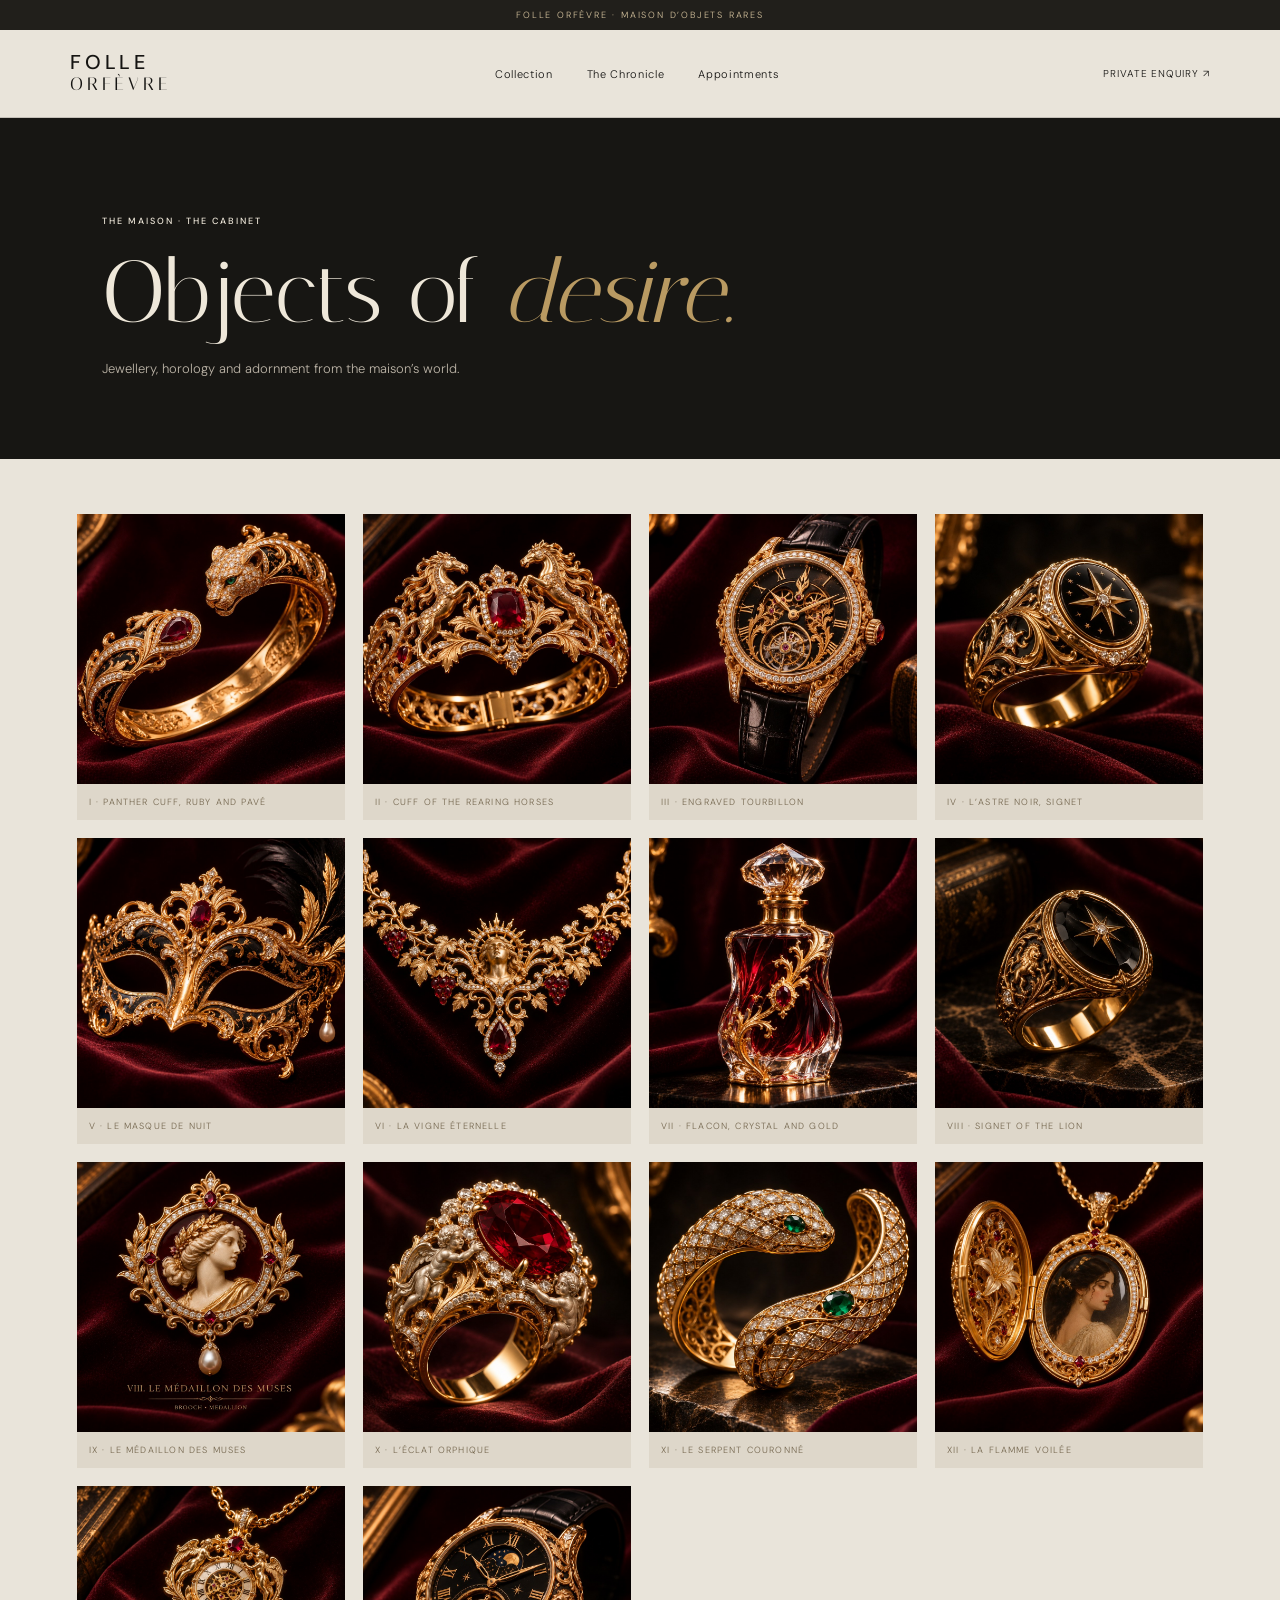
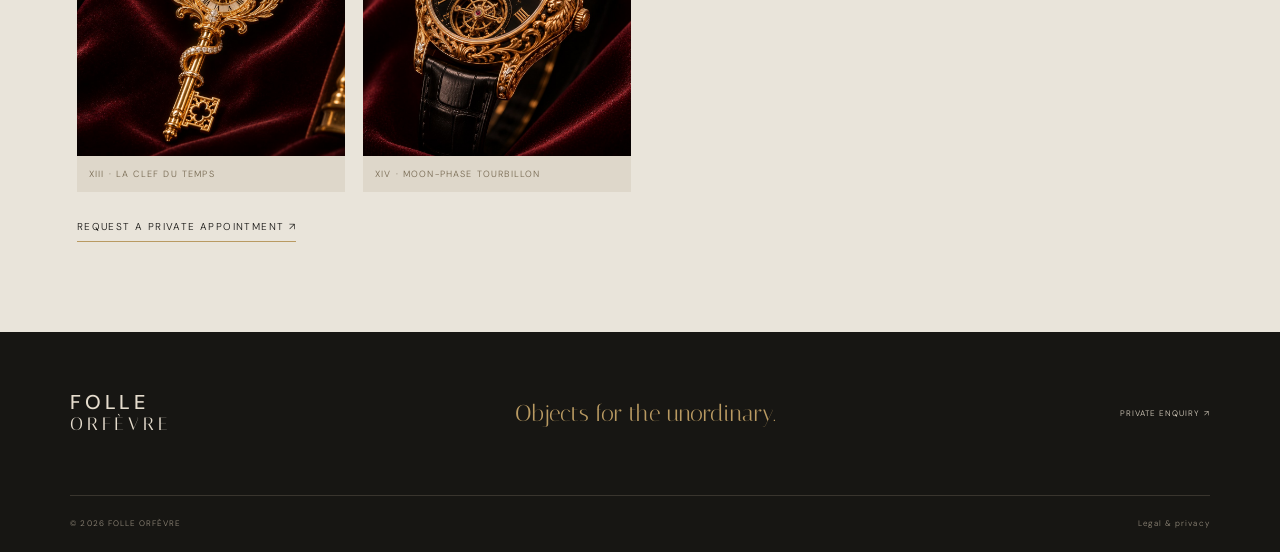
==== commit 7debd87a: "Restore Register, Appointments and 31 Dec announcement - Bring back register.html and booking.html -" ====
--- a/atelier.html
+++ b/atelier.html
@@ -1 +1 @@
-<!doctype html><html lang="en"><head><meta charset="utf-8"><meta name="viewport" content="width=device-width, initial-scale=1"><meta name="robots" content="index, follow"><title>The Cabinet — Folle Orfèvre</title><link rel="stylesheet" href="/styles.css"><link rel="icon" href="/assets/mark.svg"></head><body><div class="announcement">FOLLE ORFÈVRE · MAISON D’OBJETS RARES</div><header class="site-header"><a class="wordmark" href="/"><span>FOLLE</span><i>ORFÈVRE</i></a><button class="menu-toggle" aria-label="Open menu">☰</button><nav class="nav"><a href="/#collection">Collection</a><a href="/chronicle.html">The Chronicle</a><a href="/enquire.html">Enquiries</a></nav><a class="header-link" href="/enquire.html">Private enquiry ↗</a></header><section class="service-hero"><p class="eyebrow">THE MAISON · THE CABINET</p><h1>Objects of <em>desire.</em></h1><p>Jewellery, horology and adornment from the maison’s world.</p></section><main class="archive-wrap"><div class="archive-grid"><figure><img src="/assets/gallery/visual-01.jpg" alt="Panther cuff, ruby and pavé" loading="lazy"><figcaption>I · PANTHER CUFF, RUBY AND PAVÉ</figcaption></figure><figure><img src="/assets/gallery/visual-02.jpg" alt="Cuff of the rearing horses" loading="lazy"><figcaption>II · CUFF OF THE REARING HORSES</figcaption></figure><figure><img src="/assets/gallery/visual-03.jpg" alt="Engraved tourbillon" loading="lazy"><figcaption>III · ENGRAVED TOURBILLON</figcaption></figure><figure><img src="/assets/gallery/visual-06.jpg" alt="L’Astre Noir, signet" loading="lazy"><figcaption>IV · L’ASTRE NOIR, SIGNET</figcaption></figure><figure><img src="/assets/gallery/visual-07.jpg" alt="Le Masque de Nuit" loading="lazy"><figcaption>V · LE MASQUE DE NUIT</figcaption></figure><figure><img src="/assets/gallery/visual-09.jpg" alt="La Vigne Éternelle" loading="lazy"><figcaption>VI · LA VIGNE ÉTERNELLE</figcaption></figure><figure><img src="/assets/gallery/visual-14.jpg" alt="Flacon, crystal and gold" loading="lazy"><figcaption>VII · FLACON, CRYSTAL AND GOLD</figcaption></figure><figure><img src="/assets/gallery/visual-17.jpg" alt="Signet of the lion" loading="lazy"><figcaption>VIII · SIGNET OF THE LION</figcaption></figure><figure><img src="/assets/gallery/visual-19.jpg" alt="Le Médaillon des Muses" loading="lazy"><figcaption>IX · LE MÉDAILLON DES MUSES</figcaption></figure><figure><img src="/assets/gallery/visual-20.jpg" alt="L’Éclat Orphique" loading="lazy"><figcaption>X · L’ÉCLAT ORPHIQUE</figcaption></figure><figure><img src="/assets/gallery/visual-21.jpg" alt="Le Serpent Couronné" loading="lazy"><figcaption>XI · LE SERPENT COURONNÉ</figcaption></figure><figure><img src="/assets/gallery/visual-23.jpg" alt="La Flamme Voilée" loading="lazy"><figcaption>XII · LA FLAMME VOILÉE</figcaption></figure><figure><img src="/assets/gallery/visual-26.jpg" alt="La Clef du Temps" loading="lazy"><figcaption>XIII · LA CLEF DU TEMPS</figcaption></figure><figure><img src="/assets/gallery/visual-31.jpg" alt="Moon-phase tourbillon" loading="lazy"><figcaption>XIV · MOON-PHASE TOURBILLON</figcaption></figure></div><a class="cabinet-link" href="/enquire.html?product=Private%20appointment%20request">REQUEST A PRIVATE APPOINTMENT ↗</a></main><footer class="footer"><div class="footer-top"><a class="wordmark footer-wordmark" href="/"><span>FOLLE</span><i>ORFÈVRE</i></a><p>Objects for the unordinary.</p><a href="/enquire.html" class="back-top">PRIVATE ENQUIRY ↗</a></div><div class="footer-bottom"><span>© 2026 FOLLE ORFÈVRE</span><a href="/legal.html">Legal &amp; privacy</a></div></footer><script src="/site.js"></script></body></html>+<!doctype html><html lang="en"><head><meta charset="utf-8"><meta name="viewport" content="width=device-width, initial-scale=1"><meta name="robots" content="index, follow"><title>The Cabinet — Folle Orfèvre</title><link rel="stylesheet" href="/styles.css"><link rel="icon" href="/assets/mark.svg"></head><body><div class="announcement">FOLLE ORFÈVRE · MAISON D’OBJETS RARES</div><header class="site-header"><a class="wordmark" href="/"><span>FOLLE</span><i>ORFÈVRE</i></a><button class="menu-toggle" aria-label="Open menu">☰</button><nav class="nav"><a href="/#collection">Collection</a><a href="/chronicle.html">The Chronicle</a><a href="/booking.html">Appointments</a></nav><a class="header-link" href="/enquire.html">Private enquiry ↗</a></header><section class="service-hero"><p class="eyebrow">THE MAISON · THE CABINET</p><h1>Objects of <em>desire.</em></h1><p>Jewellery, horology and adornment from the maison’s world.</p></section><main class="archive-wrap"><div class="archive-grid"><figure><img src="/assets/gallery/visual-01.jpg" alt="Panther cuff, ruby and pavé" loading="lazy"><figcaption>I · PANTHER CUFF, RUBY AND PAVÉ</figcaption></figure><figure><img src="/assets/gallery/visual-02.jpg" alt="Cuff of the rearing horses" loading="lazy"><figcaption>II · CUFF OF THE REARING HORSES</figcaption></figure><figure><img src="/assets/gallery/visual-03.jpg" alt="Engraved tourbillon" loading="lazy"><figcaption>III · ENGRAVED TOURBILLON</figcaption></figure><figure><img src="/assets/gallery/visual-06.jpg" alt="L’Astre Noir, signet" loading="lazy"><figcaption>IV · L’ASTRE NOIR, SIGNET</figcaption></figure><figure><img src="/assets/gallery/visual-07.jpg" alt="Le Masque de Nuit" loading="lazy"><figcaption>V · LE MASQUE DE NUIT</figcaption></figure><figure><img src="/assets/gallery/visual-09.jpg" alt="La Vigne Éternelle" loading="lazy"><figcaption>VI · LA VIGNE ÉTERNELLE</figcaption></figure><figure><img src="/assets/gallery/visual-14.jpg" alt="Flacon, crystal and gold" loading="lazy"><figcaption>VII · FLACON, CRYSTAL AND GOLD</figcaption></figure><figure><img src="/assets/gallery/visual-17.jpg" alt="Signet of the lion" loading="lazy"><figcaption>VIII · SIGNET OF THE LION</figcaption></figure><figure><img src="/assets/gallery/visual-19.jpg" alt="Le Médaillon des Muses" loading="lazy"><figcaption>IX · LE MÉDAILLON DES MUSES</figcaption></figure><figure><img src="/assets/gallery/visual-20.jpg" alt="L’Éclat Orphique" loading="lazy"><figcaption>X · L’ÉCLAT ORPHIQUE</figcaption></figure><figure><img src="/assets/gallery/visual-21.jpg" alt="Le Serpent Couronné" loading="lazy"><figcaption>XI · LE SERPENT COURONNÉ</figcaption></figure><figure><img src="/assets/gallery/visual-23.jpg" alt="La Flamme Voilée" loading="lazy"><figcaption>XII · LA FLAMME VOILÉE</figcaption></figure><figure><img src="/assets/gallery/visual-26.jpg" alt="La Clef du Temps" loading="lazy"><figcaption>XIII · LA CLEF DU TEMPS</figcaption></figure><figure><img src="/assets/gallery/visual-31.jpg" alt="Moon-phase tourbillon" loading="lazy"><figcaption>XIV · MOON-PHASE TOURBILLON</figcaption></figure></div><a class="cabinet-link" href="/booking.html">REQUEST A PRIVATE APPOINTMENT ↗</a></main><footer class="footer"><div class="footer-top"><a class="wordmark footer-wordmark" href="/"><span>FOLLE</span><i>ORFÈVRE</i></a><p>Objects for the unordinary.</p><a href="/enquire.html" class="back-top">PRIVATE ENQUIRY ↗</a></div><div class="footer-bottom"><span>© 2026 FOLLE ORFÈVRE</span><a href="/legal.html">Legal &amp; privacy</a></div></footer><script src="/site.js"></script></body></html>
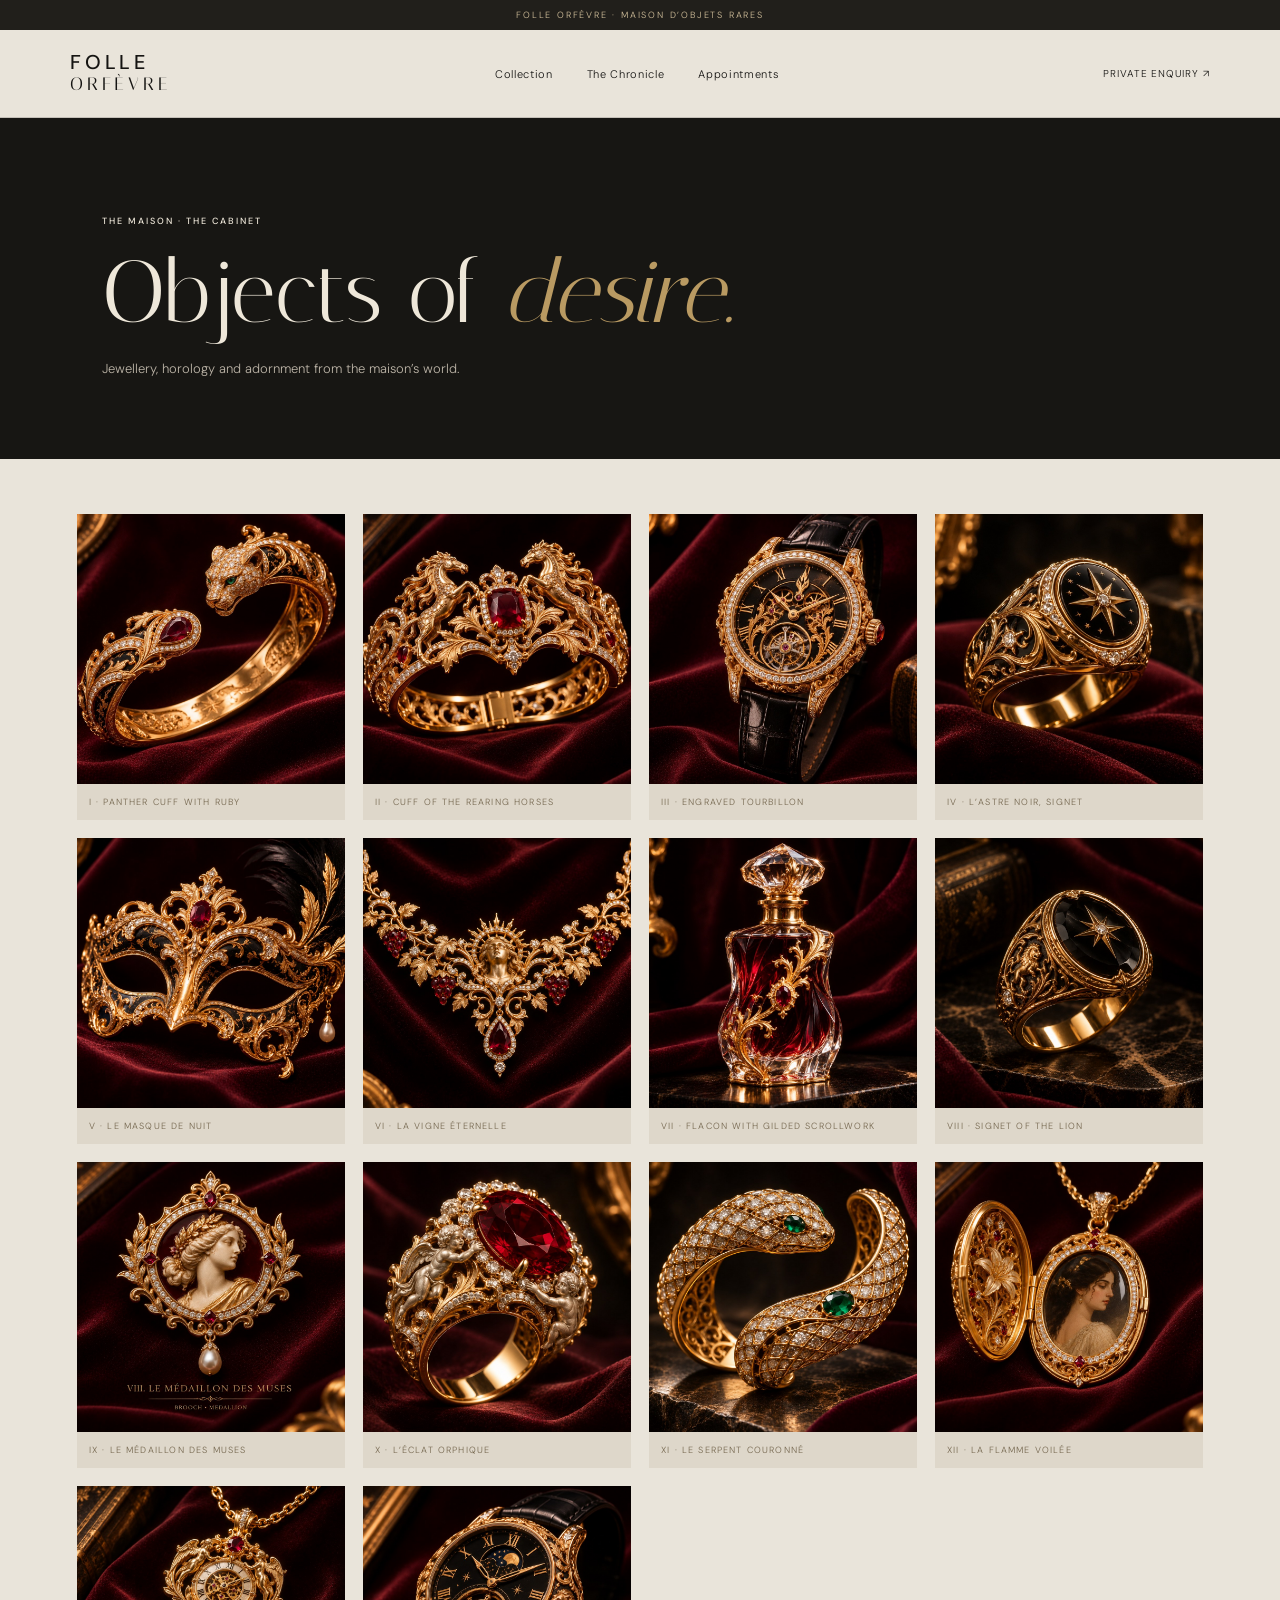
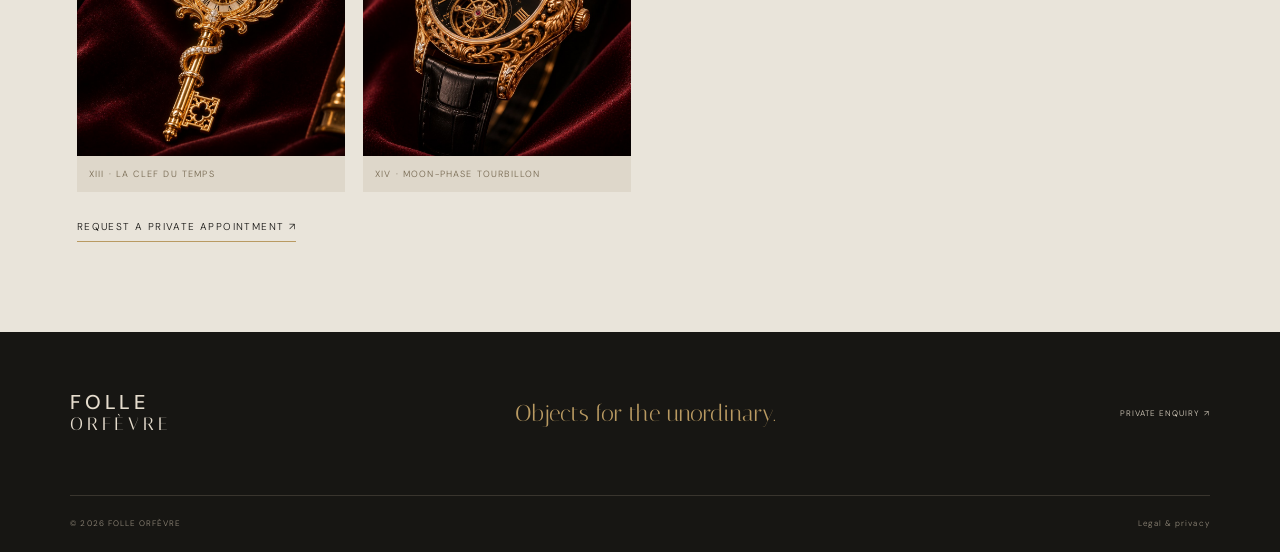
==== commit 73aecd0e: "Reposition collection as gold-plated 925 silver with lab-created stones - New prices: US$310–1,240 (" ====
--- a/atelier.html
+++ b/atelier.html
@@ -1 +1 @@
-<!doctype html><html lang="en"><head><meta charset="utf-8"><meta name="viewport" content="width=device-width, initial-scale=1"><meta name="robots" content="index, follow"><title>The Cabinet — Folle Orfèvre</title><link rel="stylesheet" href="/styles.css"><link rel="icon" href="/assets/mark.svg"></head><body><div class="announcement">FOLLE ORFÈVRE · MAISON D’OBJETS RARES</div><header class="site-header"><a class="wordmark" href="/"><span>FOLLE</span><i>ORFÈVRE</i></a><button class="menu-toggle" aria-label="Open menu">☰</button><nav class="nav"><a href="/#collection">Collection</a><a href="/chronicle.html">The Chronicle</a><a href="/booking.html">Appointments</a></nav><a class="header-link" href="/enquire.html">Private enquiry ↗</a></header><section class="service-hero"><p class="eyebrow">THE MAISON · THE CABINET</p><h1>Objects of <em>desire.</em></h1><p>Jewellery, horology and adornment from the maison’s world.</p></section><main class="archive-wrap"><div class="archive-grid"><figure><img src="/assets/gallery/visual-01.jpg" alt="Panther cuff, ruby and pavé" loading="lazy"><figcaption>I · PANTHER CUFF, RUBY AND PAVÉ</figcaption></figure><figure><img src="/assets/gallery/visual-02.jpg" alt="Cuff of the rearing horses" loading="lazy"><figcaption>II · CUFF OF THE REARING HORSES</figcaption></figure><figure><img src="/assets/gallery/visual-03.jpg" alt="Engraved tourbillon" loading="lazy"><figcaption>III · ENGRAVED TOURBILLON</figcaption></figure><figure><img src="/assets/gallery/visual-06.jpg" alt="L’Astre Noir, signet" loading="lazy"><figcaption>IV · L’ASTRE NOIR, SIGNET</figcaption></figure><figure><img src="/assets/gallery/visual-07.jpg" alt="Le Masque de Nuit" loading="lazy"><figcaption>V · LE MASQUE DE NUIT</figcaption></figure><figure><img src="/assets/gallery/visual-09.jpg" alt="La Vigne Éternelle" loading="lazy"><figcaption>VI · LA VIGNE ÉTERNELLE</figcaption></figure><figure><img src="/assets/gallery/visual-14.jpg" alt="Flacon, crystal and gold" loading="lazy"><figcaption>VII · FLACON, CRYSTAL AND GOLD</figcaption></figure><figure><img src="/assets/gallery/visual-17.jpg" alt="Signet of the lion" loading="lazy"><figcaption>VIII · SIGNET OF THE LION</figcaption></figure><figure><img src="/assets/gallery/visual-19.jpg" alt="Le Médaillon des Muses" loading="lazy"><figcaption>IX · LE MÉDAILLON DES MUSES</figcaption></figure><figure><img src="/assets/gallery/visual-20.jpg" alt="L’Éclat Orphique" loading="lazy"><figcaption>X · L’ÉCLAT ORPHIQUE</figcaption></figure><figure><img src="/assets/gallery/visual-21.jpg" alt="Le Serpent Couronné" loading="lazy"><figcaption>XI · LE SERPENT COURONNÉ</figcaption></figure><figure><img src="/assets/gallery/visual-23.jpg" alt="La Flamme Voilée" loading="lazy"><figcaption>XII · LA FLAMME VOILÉE</figcaption></figure><figure><img src="/assets/gallery/visual-26.jpg" alt="La Clef du Temps" loading="lazy"><figcaption>XIII · LA CLEF DU TEMPS</figcaption></figure><figure><img src="/assets/gallery/visual-31.jpg" alt="Moon-phase tourbillon" loading="lazy"><figcaption>XIV · MOON-PHASE TOURBILLON</figcaption></figure></div><a class="cabinet-link" href="/booking.html">REQUEST A PRIVATE APPOINTMENT ↗</a></main><footer class="footer"><div class="footer-top"><a class="wordmark footer-wordmark" href="/"><span>FOLLE</span><i>ORFÈVRE</i></a><p>Objects for the unordinary.</p><a href="/enquire.html" class="back-top">PRIVATE ENQUIRY ↗</a></div><div class="footer-bottom"><span>© 2026 FOLLE ORFÈVRE</span><a href="/legal.html">Legal &amp; privacy</a></div></footer><script src="/site.js"></script></body></html>+<!doctype html><html lang="en"><head><meta charset="utf-8"><meta name="viewport" content="width=device-width, initial-scale=1"><meta name="robots" content="index, follow"><title>The Cabinet — Folle Orfèvre</title><link rel="stylesheet" href="/styles.css"><link rel="icon" href="/assets/mark.svg"></head><body><div class="announcement">FOLLE ORFÈVRE · MAISON D’OBJETS RARES</div><header class="site-header"><a class="wordmark" href="/"><span>FOLLE</span><i>ORFÈVRE</i></a><button class="menu-toggle" aria-label="Open menu">☰</button><nav class="nav"><a href="/#collection">Collection</a><a href="/chronicle.html">The Chronicle</a><a href="/booking.html">Appointments</a></nav><a class="header-link" href="/enquire.html">Private enquiry ↗</a></header><section class="service-hero"><p class="eyebrow">THE MAISON · THE CABINET</p><h1>Objects of <em>desire.</em></h1><p>Jewellery, horology and adornment from the maison’s world.</p></section><main class="archive-wrap"><div class="archive-grid"><figure><img src="/assets/gallery/visual-01.jpg" alt="Panther cuff with ruby" loading="lazy"><figcaption>I · PANTHER CUFF WITH RUBY</figcaption></figure><figure><img src="/assets/gallery/visual-02.jpg" alt="Cuff of the rearing horses" loading="lazy"><figcaption>II · CUFF OF THE REARING HORSES</figcaption></figure><figure><img src="/assets/gallery/visual-03.jpg" alt="Engraved tourbillon" loading="lazy"><figcaption>III · ENGRAVED TOURBILLON</figcaption></figure><figure><img src="/assets/gallery/visual-06.jpg" alt="L’Astre Noir, signet" loading="lazy"><figcaption>IV · L’ASTRE NOIR, SIGNET</figcaption></figure><figure><img src="/assets/gallery/visual-07.jpg" alt="Le Masque de Nuit" loading="lazy"><figcaption>V · LE MASQUE DE NUIT</figcaption></figure><figure><img src="/assets/gallery/visual-09.jpg" alt="La Vigne Éternelle" loading="lazy"><figcaption>VI · LA VIGNE ÉTERNELLE</figcaption></figure><figure><img src="/assets/gallery/visual-14.jpg" alt="Flacon with gilded scrollwork" loading="lazy"><figcaption>VII · FLACON WITH GILDED SCROLLWORK</figcaption></figure><figure><img src="/assets/gallery/visual-17.jpg" alt="Signet of the lion" loading="lazy"><figcaption>VIII · SIGNET OF THE LION</figcaption></figure><figure><img src="/assets/gallery/visual-19.jpg" alt="Le Médaillon des Muses" loading="lazy"><figcaption>IX · LE MÉDAILLON DES MUSES</figcaption></figure><figure><img src="/assets/gallery/visual-20.jpg" alt="L’Éclat Orphique" loading="lazy"><figcaption>X · L’ÉCLAT ORPHIQUE</figcaption></figure><figure><img src="/assets/gallery/visual-21.jpg" alt="Le Serpent Couronné" loading="lazy"><figcaption>XI · LE SERPENT COURONNÉ</figcaption></figure><figure><img src="/assets/gallery/visual-23.jpg" alt="La Flamme Voilée" loading="lazy"><figcaption>XII · LA FLAMME VOILÉE</figcaption></figure><figure><img src="/assets/gallery/visual-26.jpg" alt="La Clef du Temps" loading="lazy"><figcaption>XIII · LA CLEF DU TEMPS</figcaption></figure><figure><img src="/assets/gallery/visual-31.jpg" alt="Moon-phase tourbillon" loading="lazy"><figcaption>XIV · MOON-PHASE TOURBILLON</figcaption></figure></div><a class="cabinet-link" href="/booking.html">REQUEST A PRIVATE APPOINTMENT ↗</a></main><footer class="footer"><div class="footer-top"><a class="wordmark footer-wordmark" href="/"><span>FOLLE</span><i>ORFÈVRE</i></a><p>Objects for the unordinary.</p><a href="/enquire.html" class="back-top">PRIVATE ENQUIRY ↗</a></div><div class="footer-bottom"><span>© 2026 FOLLE ORFÈVRE</span><a href="/legal.html">Legal &amp; privacy</a></div></footer><script src="/site.js"></script></body></html>
--- a/styles.css
+++ b/styles.css
@@ -50,3 +50,6 @@
 .archive-grid figcaption{padding:12px;font-size:9px;letter-spacing:.13em;color:#74664e}
 @media(max-width:850px){.visual-cabinet-grid{grid-template-columns:repeat(2,1fr)}.visual-cabinet-grid img{height:220px}.archive-grid{grid-template-columns:repeat(2,1fr)}.archive-grid img{height:220px}.service-wrap{grid-template-columns:1fr;gap:28px}}
 @media(max-width:560px){.service-form{grid-template-columns:1fr}.service-form .wide{grid-column:auto}.service-hero{padding:65px 7vw 48px}.service-wrap{padding:48px 7vw 70px}.visual-cabinet{padding:60px 7vw}.wallet-address code{font-size:10px}}
+.currency-note{display:flex;justify-content:space-between;align-items:center;gap:16px;flex-wrap:wrap}.currency-switch{display:inline-flex;border:1px solid var(--line)}.currency-switch button{font:500 9px var(--sans);letter-spacing:.14em;color:#8a795d;background:transparent;border:0;padding:7px 12px;cursor:pointer;transition:background .2s,color .2s}.currency-switch button+button{border-left:1px solid var(--line)}.currency-switch button[aria-pressed="true"]{background:#211f1b;color:#d7c49f}.currency-switch button:focus-visible{outline:1px solid var(--gold);outline-offset:2px}
+.steps{list-style:none;margin:0;padding:0;border-top:1px solid var(--line)}.steps li{display:grid;grid-template-columns:54px 1fr;gap:12px;padding:22px 0;border-bottom:1px solid var(--line)}.steps li>span{font:400 26px/1 var(--serif);color:var(--gold)}.steps h3{font:400 24px/1.1 var(--serif);margin:0 0 8px}.steps p{font-size:12px;line-height:1.85;color:#6e665b;margin:0}.pay-methods{margin-top:42px;padding:26px;background:#e2dbcf;border:1px solid var(--line)}.pay-methods p{font-size:12px;line-height:1.85;color:#5f584e}.pay-methods .eyebrow{color:#8d7854;margin-top:0}
+.pay-invoice{margin-top:34px;padding:30px;background:#e2dbcf;border:1px solid var(--line)}.pay-invoice .eyebrow{color:#8d7854;margin:0}.pay-invoice h3{font:400 28px/1.15 var(--serif);margin:14px 0 6px}.pay-for{font-size:12px;color:#6e665b;margin:0 0 18px}.pay-amount{font:400 40px/1 var(--serif);margin:0 0 26px}.pay-invoice .button-dark{background:#171613;color:#e9e4da;border:0;cursor:pointer}.pay-invoice .button-dark:disabled{opacity:.5;cursor:wait}
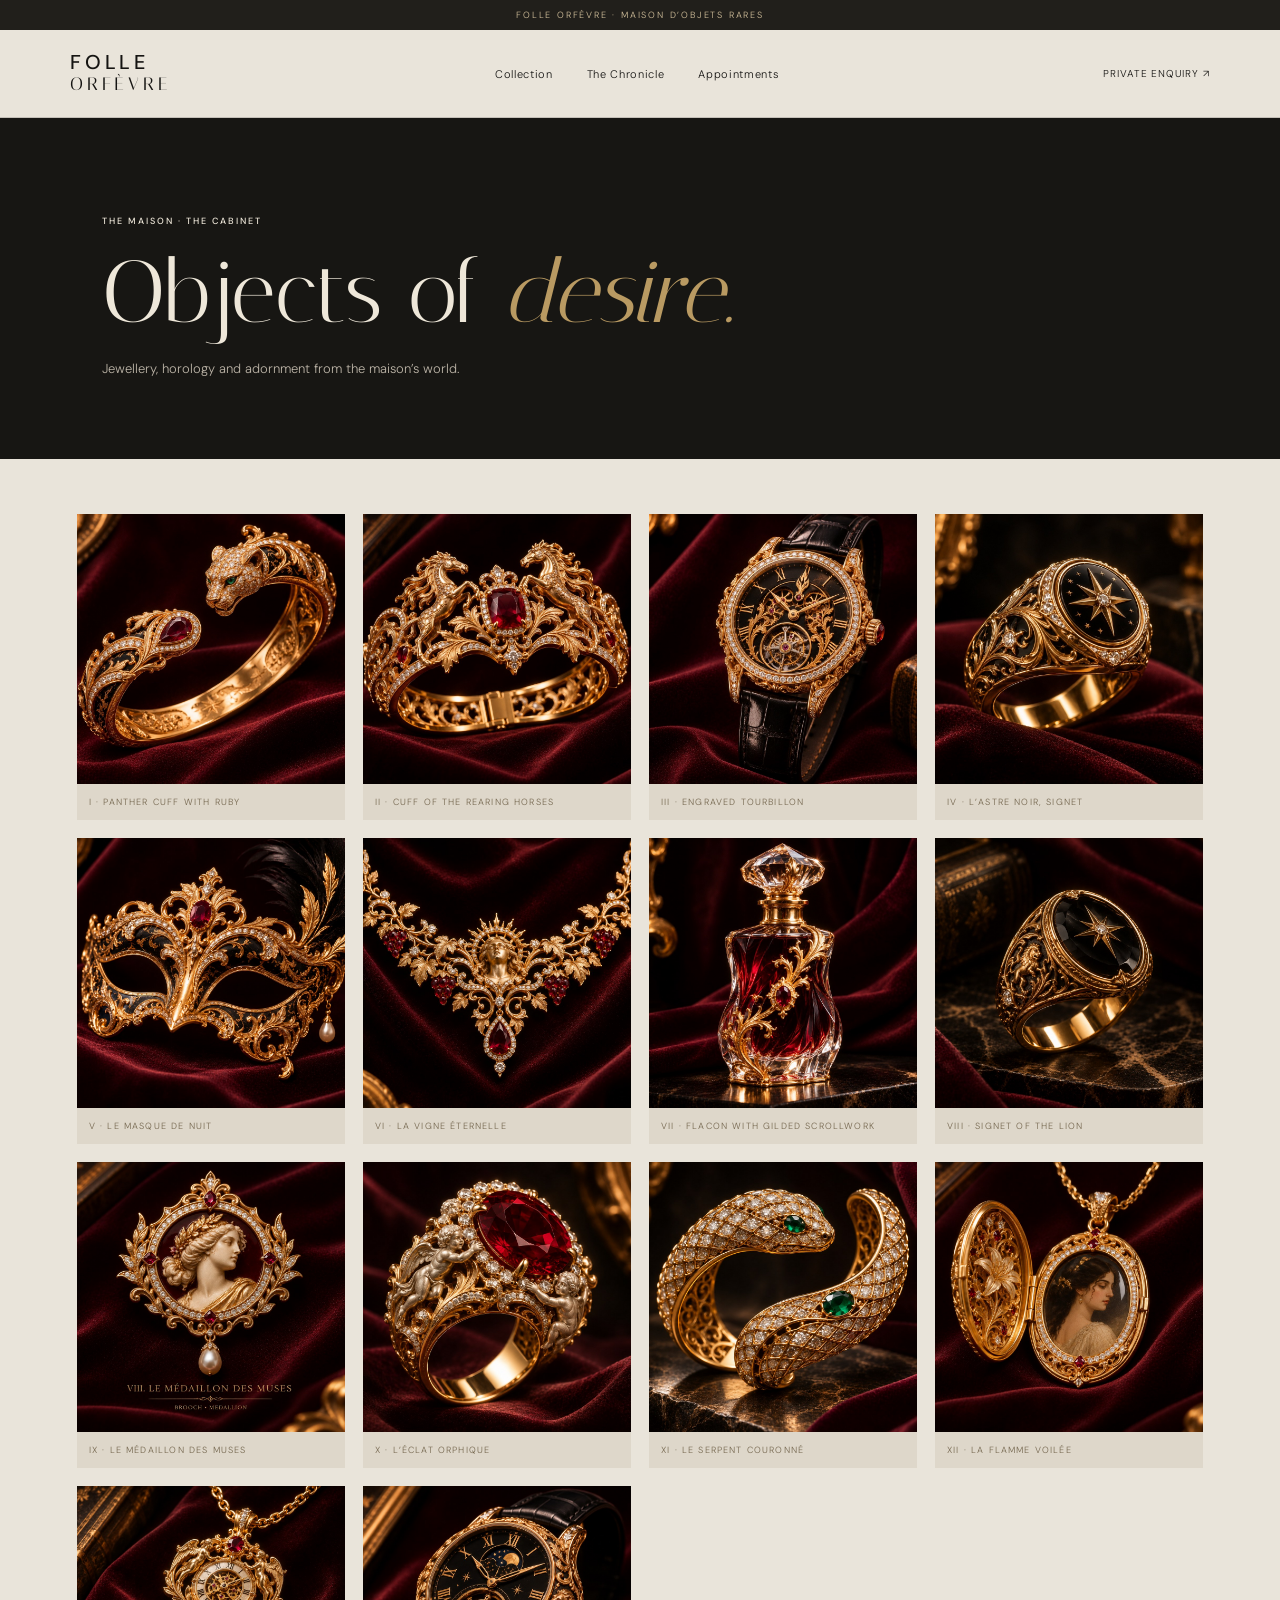
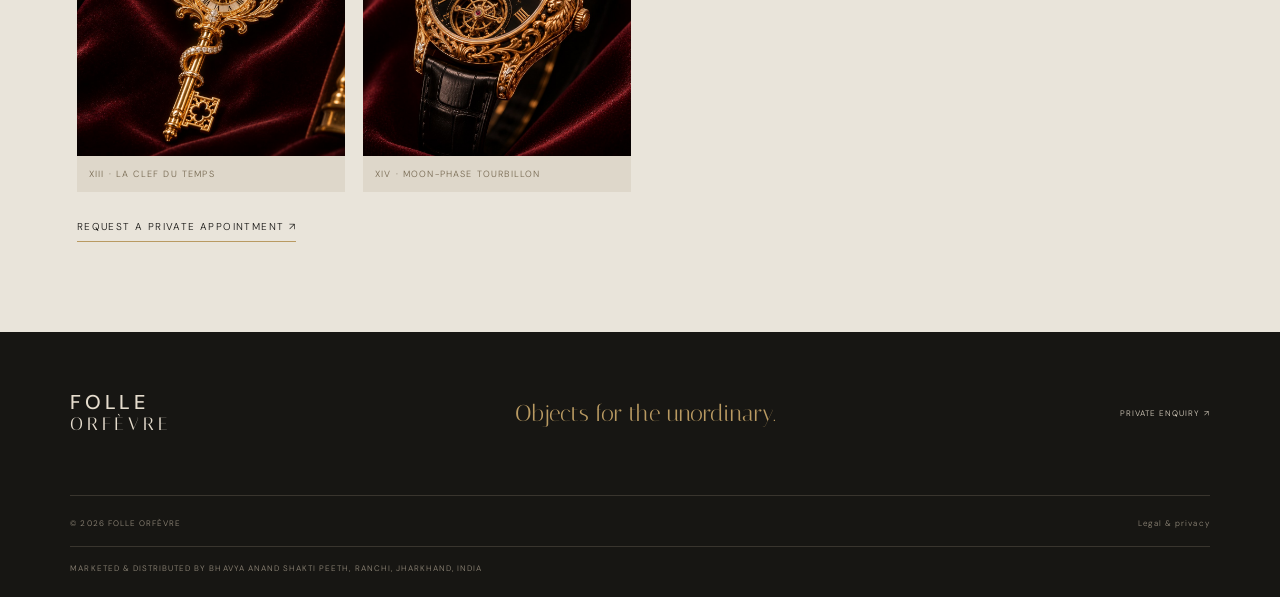
==== commit c3ada6b7: "Add "Marketed & distributed by" credit to all footers and legal page Co-Authored-By: Claude Opus 5.5" ====
--- a/atelier.html
+++ b/atelier.html
@@ -1 +1 @@
-<!doctype html><html lang="en"><head><meta charset="utf-8"><meta name="viewport" content="width=device-width, initial-scale=1"><meta name="robots" content="index, follow"><title>The Cabinet — Folle Orfèvre</title><link rel="stylesheet" href="/styles.css"><link rel="icon" href="/assets/mark.svg"></head><body><div class="announcement">FOLLE ORFÈVRE · MAISON D’OBJETS RARES</div><header class="site-header"><a class="wordmark" href="/"><span>FOLLE</span><i>ORFÈVRE</i></a><button class="menu-toggle" aria-label="Open menu">☰</button><nav class="nav"><a href="/#collection">Collection</a><a href="/chronicle.html">The Chronicle</a><a href="/booking.html">Appointments</a></nav><a class="header-link" href="/enquire.html">Private enquiry ↗</a></header><section class="service-hero"><p class="eyebrow">THE MAISON · THE CABINET</p><h1>Objects of <em>desire.</em></h1><p>Jewellery, horology and adornment from the maison’s world.</p></section><main class="archive-wrap"><div class="archive-grid"><figure><img src="/assets/gallery/visual-01.jpg" alt="Panther cuff with ruby" loading="lazy"><figcaption>I · PANTHER CUFF WITH RUBY</figcaption></figure><figure><img src="/assets/gallery/visual-02.jpg" alt="Cuff of the rearing horses" loading="lazy"><figcaption>II · CUFF OF THE REARING HORSES</figcaption></figure><figure><img src="/assets/gallery/visual-03.jpg" alt="Engraved tourbillon" loading="lazy"><figcaption>III · ENGRAVED TOURBILLON</figcaption></figure><figure><img src="/assets/gallery/visual-06.jpg" alt="L’Astre Noir, signet" loading="lazy"><figcaption>IV · L’ASTRE NOIR, SIGNET</figcaption></figure><figure><img src="/assets/gallery/visual-07.jpg" alt="Le Masque de Nuit" loading="lazy"><figcaption>V · LE MASQUE DE NUIT</figcaption></figure><figure><img src="/assets/gallery/visual-09.jpg" alt="La Vigne Éternelle" loading="lazy"><figcaption>VI · LA VIGNE ÉTERNELLE</figcaption></figure><figure><img src="/assets/gallery/visual-14.jpg" alt="Flacon with gilded scrollwork" loading="lazy"><figcaption>VII · FLACON WITH GILDED SCROLLWORK</figcaption></figure><figure><img src="/assets/gallery/visual-17.jpg" alt="Signet of the lion" loading="lazy"><figcaption>VIII · SIGNET OF THE LION</figcaption></figure><figure><img src="/assets/gallery/visual-19.jpg" alt="Le Médaillon des Muses" loading="lazy"><figcaption>IX · LE MÉDAILLON DES MUSES</figcaption></figure><figure><img src="/assets/gallery/visual-20.jpg" alt="L’Éclat Orphique" loading="lazy"><figcaption>X · L’ÉCLAT ORPHIQUE</figcaption></figure><figure><img src="/assets/gallery/visual-21.jpg" alt="Le Serpent Couronné" loading="lazy"><figcaption>XI · LE SERPENT COURONNÉ</figcaption></figure><figure><img src="/assets/gallery/visual-23.jpg" alt="La Flamme Voilée" loading="lazy"><figcaption>XII · LA FLAMME VOILÉE</figcaption></figure><figure><img src="/assets/gallery/visual-26.jpg" alt="La Clef du Temps" loading="lazy"><figcaption>XIII · LA CLEF DU TEMPS</figcaption></figure><figure><img src="/assets/gallery/visual-31.jpg" alt="Moon-phase tourbillon" loading="lazy"><figcaption>XIV · MOON-PHASE TOURBILLON</figcaption></figure></div><a class="cabinet-link" href="/booking.html">REQUEST A PRIVATE APPOINTMENT ↗</a></main><footer class="footer"><div class="footer-top"><a class="wordmark footer-wordmark" href="/"><span>FOLLE</span><i>ORFÈVRE</i></a><p>Objects for the unordinary.</p><a href="/enquire.html" class="back-top">PRIVATE ENQUIRY ↗</a></div><div class="footer-bottom"><span>© 2026 FOLLE ORFÈVRE</span><a href="/legal.html">Legal &amp; privacy</a></div></footer><script src="/site.js"></script></body></html>+<!doctype html><html lang="en"><head><meta charset="utf-8"><meta name="viewport" content="width=device-width, initial-scale=1"><meta name="robots" content="index, follow"><title>The Cabinet — Folle Orfèvre</title><link rel="stylesheet" href="/styles.css"><link rel="icon" href="/assets/mark.svg"></head><body><div class="announcement">FOLLE ORFÈVRE · MAISON D’OBJETS RARES</div><header class="site-header"><a class="wordmark" href="/"><span>FOLLE</span><i>ORFÈVRE</i></a><button class="menu-toggle" aria-label="Open menu">☰</button><nav class="nav"><a href="/#collection">Collection</a><a href="/chronicle.html">The Chronicle</a><a href="/booking.html">Appointments</a></nav><a class="header-link" href="/enquire.html">Private enquiry ↗</a></header><section class="service-hero"><p class="eyebrow">THE MAISON · THE CABINET</p><h1>Objects of <em>desire.</em></h1><p>Jewellery, horology and adornment from the maison’s world.</p></section><main class="archive-wrap"><div class="archive-grid"><figure><img src="/assets/gallery/visual-01.jpg" alt="Panther cuff with ruby" loading="lazy"><figcaption>I · PANTHER CUFF WITH RUBY</figcaption></figure><figure><img src="/assets/gallery/visual-02.jpg" alt="Cuff of the rearing horses" loading="lazy"><figcaption>II · CUFF OF THE REARING HORSES</figcaption></figure><figure><img src="/assets/gallery/visual-03.jpg" alt="Engraved tourbillon" loading="lazy"><figcaption>III · ENGRAVED TOURBILLON</figcaption></figure><figure><img src="/assets/gallery/visual-06.jpg" alt="L’Astre Noir, signet" loading="lazy"><figcaption>IV · L’ASTRE NOIR, SIGNET</figcaption></figure><figure><img src="/assets/gallery/visual-07.jpg" alt="Le Masque de Nuit" loading="lazy"><figcaption>V · LE MASQUE DE NUIT</figcaption></figure><figure><img src="/assets/gallery/visual-09.jpg" alt="La Vigne Éternelle" loading="lazy"><figcaption>VI · LA VIGNE ÉTERNELLE</figcaption></figure><figure><img src="/assets/gallery/visual-14.jpg" alt="Flacon with gilded scrollwork" loading="lazy"><figcaption>VII · FLACON WITH GILDED SCROLLWORK</figcaption></figure><figure><img src="/assets/gallery/visual-17.jpg" alt="Signet of the lion" loading="lazy"><figcaption>VIII · SIGNET OF THE LION</figcaption></figure><figure><img src="/assets/gallery/visual-19.jpg" alt="Le Médaillon des Muses" loading="lazy"><figcaption>IX · LE MÉDAILLON DES MUSES</figcaption></figure><figure><img src="/assets/gallery/visual-20.jpg" alt="L’Éclat Orphique" loading="lazy"><figcaption>X · L’ÉCLAT ORPHIQUE</figcaption></figure><figure><img src="/assets/gallery/visual-21.jpg" alt="Le Serpent Couronné" loading="lazy"><figcaption>XI · LE SERPENT COURONNÉ</figcaption></figure><figure><img src="/assets/gallery/visual-23.jpg" alt="La Flamme Voilée" loading="lazy"><figcaption>XII · LA FLAMME VOILÉE</figcaption></figure><figure><img src="/assets/gallery/visual-26.jpg" alt="La Clef du Temps" loading="lazy"><figcaption>XIII · LA CLEF DU TEMPS</figcaption></figure><figure><img src="/assets/gallery/visual-31.jpg" alt="Moon-phase tourbillon" loading="lazy"><figcaption>XIV · MOON-PHASE TOURBILLON</figcaption></figure></div><a class="cabinet-link" href="/booking.html">REQUEST A PRIVATE APPOINTMENT ↗</a></main><footer class="footer"><div class="footer-top"><a class="wordmark footer-wordmark" href="/"><span>FOLLE</span><i>ORFÈVRE</i></a><p>Objects for the unordinary.</p><a href="/enquire.html" class="back-top">PRIVATE ENQUIRY ↗</a></div><div class="footer-bottom"><span>© 2026 FOLLE ORFÈVRE</span><a href="/legal.html">Legal &amp; privacy</a></div><p class="marketed-by">Marketed &amp; distributed by Bhavya Anand Shakti Peeth, Ranchi, Jharkhand, India</p></footer><script src="/site.js"></script></body></html>
--- a/styles.css
+++ b/styles.css
@@ -53,3 +53,5 @@
 .currency-note{display:flex;justify-content:space-between;align-items:center;gap:16px;flex-wrap:wrap}.currency-switch{display:inline-flex;border:1px solid var(--line)}.currency-switch button{font:500 9px var(--sans);letter-spacing:.14em;color:#8a795d;background:transparent;border:0;padding:7px 12px;cursor:pointer;transition:background .2s,color .2s}.currency-switch button+button{border-left:1px solid var(--line)}.currency-switch button[aria-pressed="true"]{background:#211f1b;color:#d7c49f}.currency-switch button:focus-visible{outline:1px solid var(--gold);outline-offset:2px}
 .steps{list-style:none;margin:0;padding:0;border-top:1px solid var(--line)}.steps li{display:grid;grid-template-columns:54px 1fr;gap:12px;padding:22px 0;border-bottom:1px solid var(--line)}.steps li>span{font:400 26px/1 var(--serif);color:var(--gold)}.steps h3{font:400 24px/1.1 var(--serif);margin:0 0 8px}.steps p{font-size:12px;line-height:1.85;color:#6e665b;margin:0}.pay-methods{margin-top:42px;padding:26px;background:#e2dbcf;border:1px solid var(--line)}.pay-methods p{font-size:12px;line-height:1.85;color:#5f584e}.pay-methods .eyebrow{color:#8d7854;margin-top:0}
 .pay-invoice{margin-top:34px;padding:30px;background:#e2dbcf;border:1px solid var(--line)}.pay-invoice .eyebrow{color:#8d7854;margin:0}.pay-invoice h3{font:400 28px/1.15 var(--serif);margin:14px 0 6px}.pay-for{font-size:12px;color:#6e665b;margin:0 0 18px}.pay-amount{font:400 40px/1 var(--serif);margin:0 0 26px}.pay-invoice .button-dark{background:#171613;color:#e9e4da;border:0;cursor:pointer}.pay-invoice .button-dark:disabled{opacity:.5;cursor:wait}
+.spec{font-size:8px!important;letter-spacing:.12em;text-transform:uppercase;color:#8d7854!important;min-height:0!important;margin:0 0 8px!important;line-height:1.6!important}
+.marketed-by{margin:18px 0 0;padding-top:16px;border-top:1px solid #39352e;font-size:8px;letter-spacing:.13em;text-transform:uppercase;color:#948b7c}
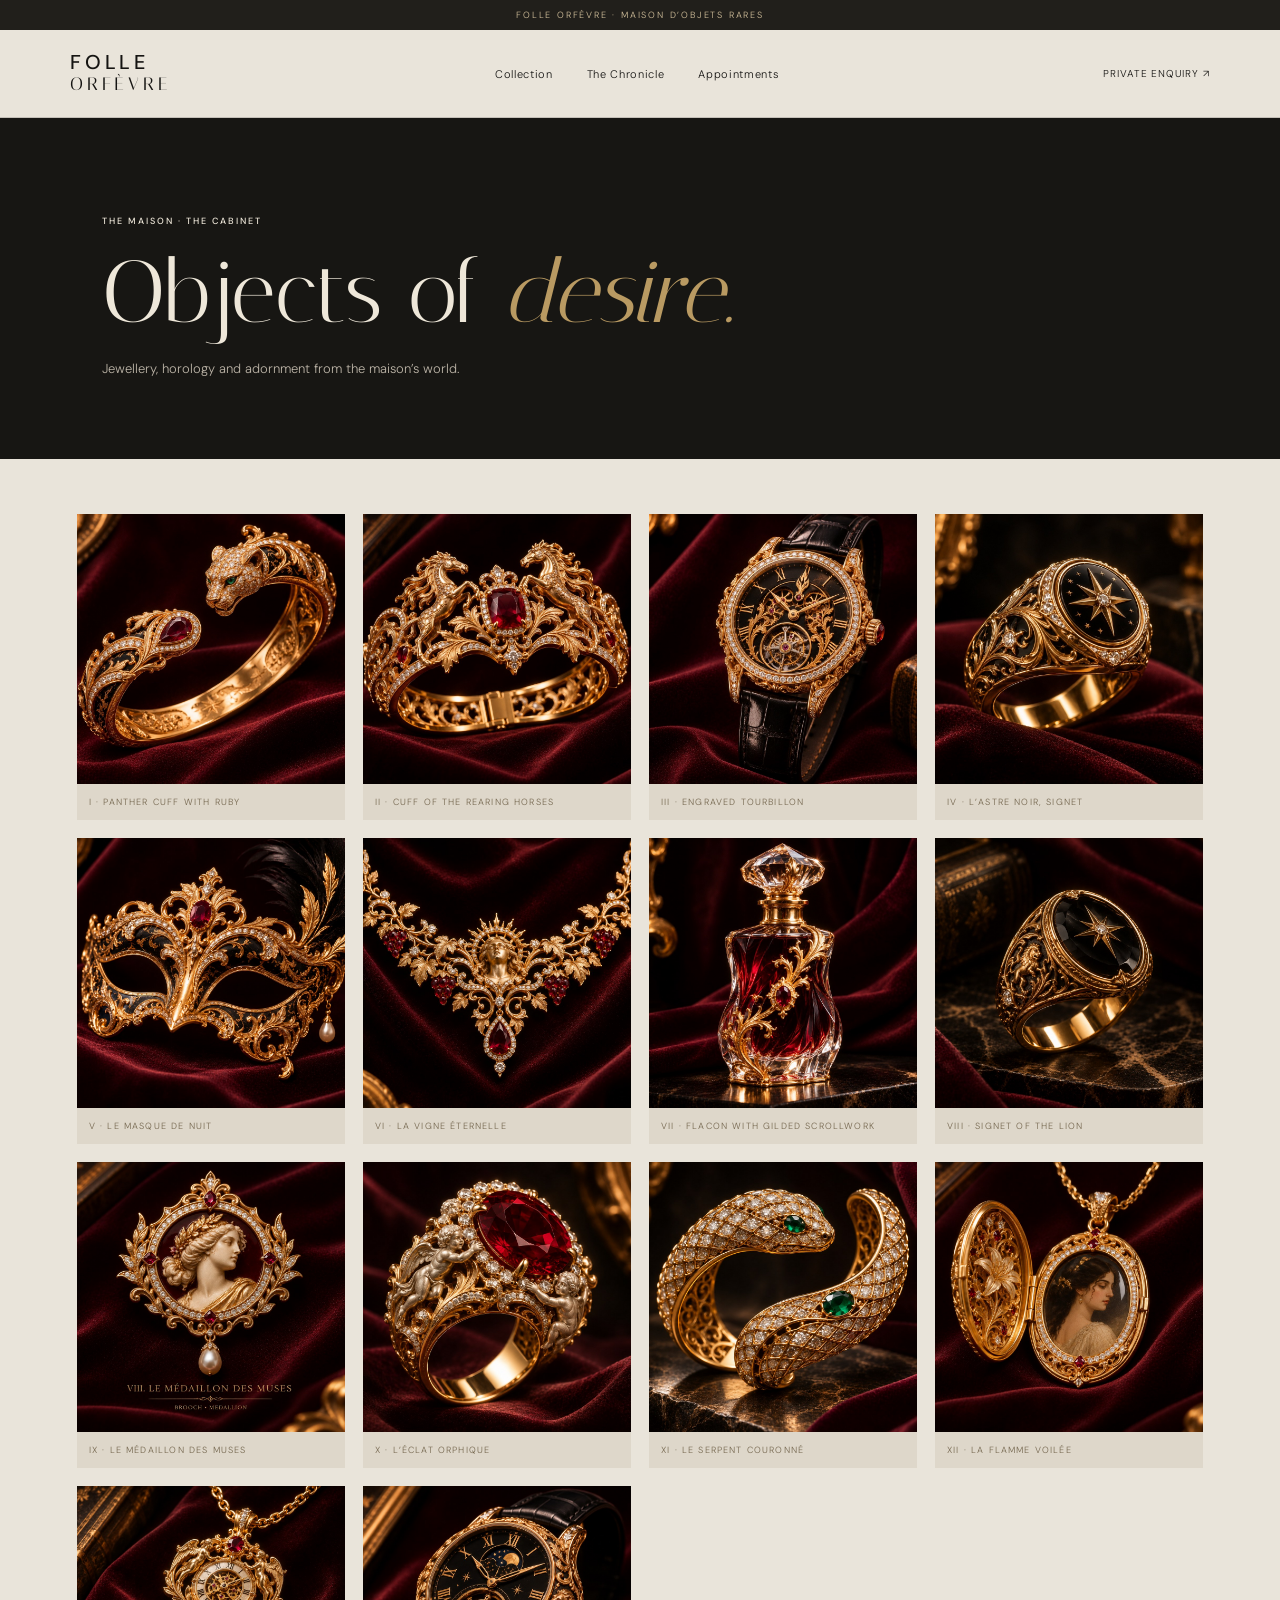
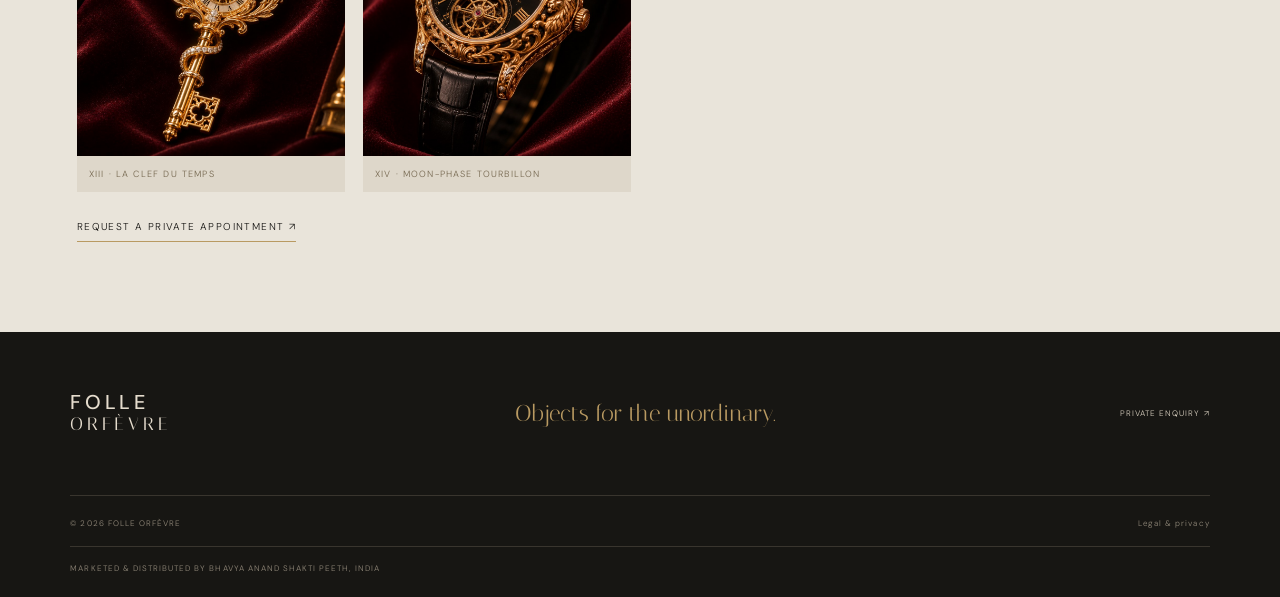
==== commit 11b42ca4: "Distributor credit: country only Co-Authored-By: Claude Opus 5.5 <noreply@anthropic.com> Claude-Sess" ====
--- a/atelier.html
+++ b/atelier.html
@@ -1 +1 @@
-<!doctype html><html lang="en"><head><meta charset="utf-8"><meta name="viewport" content="width=device-width, initial-scale=1"><meta name="robots" content="index, follow"><title>The Cabinet — Folle Orfèvre</title><link rel="stylesheet" href="/styles.css"><link rel="icon" href="/assets/mark.svg"></head><body><div class="announcement">FOLLE ORFÈVRE · MAISON D’OBJETS RARES</div><header class="site-header"><a class="wordmark" href="/"><span>FOLLE</span><i>ORFÈVRE</i></a><button class="menu-toggle" aria-label="Open menu">☰</button><nav class="nav"><a href="/#collection">Collection</a><a href="/chronicle.html">The Chronicle</a><a href="/booking.html">Appointments</a></nav><a class="header-link" href="/enquire.html">Private enquiry ↗</a></header><section class="service-hero"><p class="eyebrow">THE MAISON · THE CABINET</p><h1>Objects of <em>desire.</em></h1><p>Jewellery, horology and adornment from the maison’s world.</p></section><main class="archive-wrap"><div class="archive-grid"><figure><img src="/assets/gallery/visual-01.jpg" alt="Panther cuff with ruby" loading="lazy"><figcaption>I · PANTHER CUFF WITH RUBY</figcaption></figure><figure><img src="/assets/gallery/visual-02.jpg" alt="Cuff of the rearing horses" loading="lazy"><figcaption>II · CUFF OF THE REARING HORSES</figcaption></figure><figure><img src="/assets/gallery/visual-03.jpg" alt="Engraved tourbillon" loading="lazy"><figcaption>III · ENGRAVED TOURBILLON</figcaption></figure><figure><img src="/assets/gallery/visual-06.jpg" alt="L’Astre Noir, signet" loading="lazy"><figcaption>IV · L’ASTRE NOIR, SIGNET</figcaption></figure><figure><img src="/assets/gallery/visual-07.jpg" alt="Le Masque de Nuit" loading="lazy"><figcaption>V · LE MASQUE DE NUIT</figcaption></figure><figure><img src="/assets/gallery/visual-09.jpg" alt="La Vigne Éternelle" loading="lazy"><figcaption>VI · LA VIGNE ÉTERNELLE</figcaption></figure><figure><img src="/assets/gallery/visual-14.jpg" alt="Flacon with gilded scrollwork" loading="lazy"><figcaption>VII · FLACON WITH GILDED SCROLLWORK</figcaption></figure><figure><img src="/assets/gallery/visual-17.jpg" alt="Signet of the lion" loading="lazy"><figcaption>VIII · SIGNET OF THE LION</figcaption></figure><figure><img src="/assets/gallery/visual-19.jpg" alt="Le Médaillon des Muses" loading="lazy"><figcaption>IX · LE MÉDAILLON DES MUSES</figcaption></figure><figure><img src="/assets/gallery/visual-20.jpg" alt="L’Éclat Orphique" loading="lazy"><figcaption>X · L’ÉCLAT ORPHIQUE</figcaption></figure><figure><img src="/assets/gallery/visual-21.jpg" alt="Le Serpent Couronné" loading="lazy"><figcaption>XI · LE SERPENT COURONNÉ</figcaption></figure><figure><img src="/assets/gallery/visual-23.jpg" alt="La Flamme Voilée" loading="lazy"><figcaption>XII · LA FLAMME VOILÉE</figcaption></figure><figure><img src="/assets/gallery/visual-26.jpg" alt="La Clef du Temps" loading="lazy"><figcaption>XIII · LA CLEF DU TEMPS</figcaption></figure><figure><img src="/assets/gallery/visual-31.jpg" alt="Moon-phase tourbillon" loading="lazy"><figcaption>XIV · MOON-PHASE TOURBILLON</figcaption></figure></div><a class="cabinet-link" href="/booking.html">REQUEST A PRIVATE APPOINTMENT ↗</a></main><footer class="footer"><div class="footer-top"><a class="wordmark footer-wordmark" href="/"><span>FOLLE</span><i>ORFÈVRE</i></a><p>Objects for the unordinary.</p><a href="/enquire.html" class="back-top">PRIVATE ENQUIRY ↗</a></div><div class="footer-bottom"><span>© 2026 FOLLE ORFÈVRE</span><a href="/legal.html">Legal &amp; privacy</a></div><p class="marketed-by">Marketed &amp; distributed by Bhavya Anand Shakti Peeth, Ranchi, Jharkhand, India</p></footer><script src="/site.js"></script></body></html>+<!doctype html><html lang="en"><head><meta charset="utf-8"><meta name="viewport" content="width=device-width, initial-scale=1"><meta name="robots" content="index, follow"><title>The Cabinet — Folle Orfèvre</title><link rel="stylesheet" href="/styles.css"><link rel="icon" href="/assets/mark.svg"></head><body><div class="announcement">FOLLE ORFÈVRE · MAISON D’OBJETS RARES</div><header class="site-header"><a class="wordmark" href="/"><span>FOLLE</span><i>ORFÈVRE</i></a><button class="menu-toggle" aria-label="Open menu">☰</button><nav class="nav"><a href="/#collection">Collection</a><a href="/chronicle.html">The Chronicle</a><a href="/booking.html">Appointments</a></nav><a class="header-link" href="/enquire.html">Private enquiry ↗</a></header><section class="service-hero"><p class="eyebrow">THE MAISON · THE CABINET</p><h1>Objects of <em>desire.</em></h1><p>Jewellery, horology and adornment from the maison’s world.</p></section><main class="archive-wrap"><div class="archive-grid"><figure><img src="/assets/gallery/visual-01.jpg" alt="Panther cuff with ruby" loading="lazy"><figcaption>I · PANTHER CUFF WITH RUBY</figcaption></figure><figure><img src="/assets/gallery/visual-02.jpg" alt="Cuff of the rearing horses" loading="lazy"><figcaption>II · CUFF OF THE REARING HORSES</figcaption></figure><figure><img src="/assets/gallery/visual-03.jpg" alt="Engraved tourbillon" loading="lazy"><figcaption>III · ENGRAVED TOURBILLON</figcaption></figure><figure><img src="/assets/gallery/visual-06.jpg" alt="L’Astre Noir, signet" loading="lazy"><figcaption>IV · L’ASTRE NOIR, SIGNET</figcaption></figure><figure><img src="/assets/gallery/visual-07.jpg" alt="Le Masque de Nuit" loading="lazy"><figcaption>V · LE MASQUE DE NUIT</figcaption></figure><figure><img src="/assets/gallery/visual-09.jpg" alt="La Vigne Éternelle" loading="lazy"><figcaption>VI · LA VIGNE ÉTERNELLE</figcaption></figure><figure><img src="/assets/gallery/visual-14.jpg" alt="Flacon with gilded scrollwork" loading="lazy"><figcaption>VII · FLACON WITH GILDED SCROLLWORK</figcaption></figure><figure><img src="/assets/gallery/visual-17.jpg" alt="Signet of the lion" loading="lazy"><figcaption>VIII · SIGNET OF THE LION</figcaption></figure><figure><img src="/assets/gallery/visual-19.jpg" alt="Le Médaillon des Muses" loading="lazy"><figcaption>IX · LE MÉDAILLON DES MUSES</figcaption></figure><figure><img src="/assets/gallery/visual-20.jpg" alt="L’Éclat Orphique" loading="lazy"><figcaption>X · L’ÉCLAT ORPHIQUE</figcaption></figure><figure><img src="/assets/gallery/visual-21.jpg" alt="Le Serpent Couronné" loading="lazy"><figcaption>XI · LE SERPENT COURONNÉ</figcaption></figure><figure><img src="/assets/gallery/visual-23.jpg" alt="La Flamme Voilée" loading="lazy"><figcaption>XII · LA FLAMME VOILÉE</figcaption></figure><figure><img src="/assets/gallery/visual-26.jpg" alt="La Clef du Temps" loading="lazy"><figcaption>XIII · LA CLEF DU TEMPS</figcaption></figure><figure><img src="/assets/gallery/visual-31.jpg" alt="Moon-phase tourbillon" loading="lazy"><figcaption>XIV · MOON-PHASE TOURBILLON</figcaption></figure></div><a class="cabinet-link" href="/booking.html">REQUEST A PRIVATE APPOINTMENT ↗</a></main><footer class="footer"><div class="footer-top"><a class="wordmark footer-wordmark" href="/"><span>FOLLE</span><i>ORFÈVRE</i></a><p>Objects for the unordinary.</p><a href="/enquire.html" class="back-top">PRIVATE ENQUIRY ↗</a></div><div class="footer-bottom"><span>© 2026 FOLLE ORFÈVRE</span><a href="/legal.html">Legal &amp; privacy</a></div><p class="marketed-by">Marketed &amp; distributed by Bhavya Anand Shakti Peeth, India</p></footer><script src="/site.js"></script></body></html>
